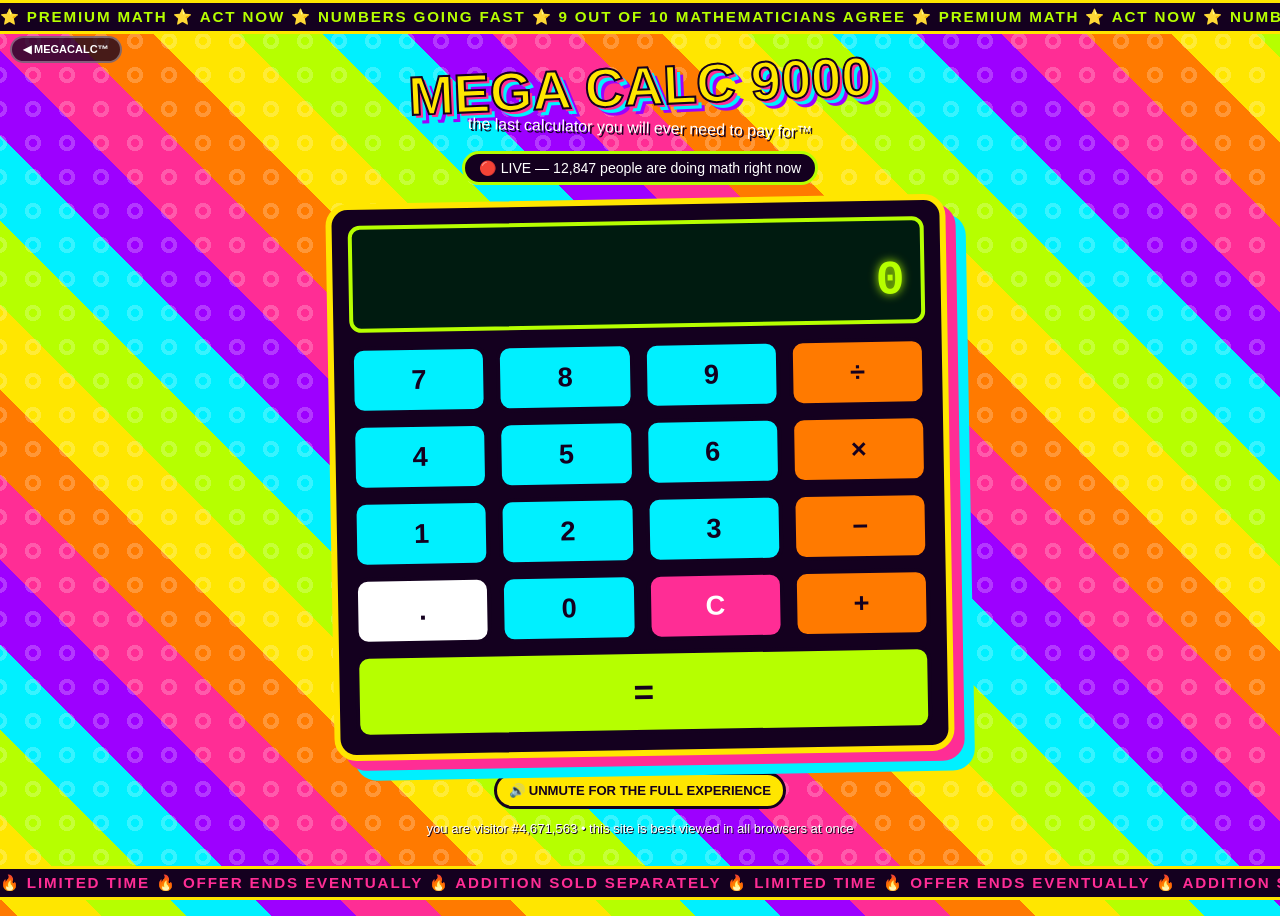
==== app.html @ 66e0d850 "Add MegaCalc marketing site around the calculator Wraps the calculator in the fake SaaS company that" ====
<!DOCTYPE html>
<html lang="en">
<head>
<meta charset="utf-8">
<meta name="viewport" content="width=device-width, initial-scale=1">
<title>MEGA CALC 9000</title>
<meta name="description" content="A free calculator. The arithmetic is free. The answers are not.">
<style>
/* ============================================================
   MEGA CALC 9000
   Every animation here has a period of >= 400ms (< 3Hz) and no
   full-viewport luminance strobing, to stay under the
   photosensitive-seizure threshold. Loud, not dangerous.
   ============================================================ */

:root {
  --pink:   #ff2d95;
  --cyan:   #00f0ff;
  --lime:   #b6ff00;
  --yellow: #ffe600;
  --purple: #9d00ff;
  --orange: #ff7a00;
  --ink:    #14001f;
  --paper:  #fff;
  --font: "Comic Sans MS", "Comic Neue", "Chalkboard SE", "Segoe Print", cursive, sans-serif;
}

* { box-sizing: border-box; }

html, body {
  margin: 0;
  padding: 0;
  min-height: 100%;
}

body {
  font-family: var(--font);
  color: var(--ink);
  background: var(--purple);
  overflow-x: hidden;
  position: relative;
  padding: 0 16px;
}

/* ---------- animated background ---------- */

.bg {
  position: fixed;
  inset: -20%;
  z-index: -2;
  background:
    repeating-linear-gradient(
      45deg,
      var(--pink)   0 60px,
      var(--orange) 60px 120px,
      var(--yellow) 120px 180px,
      var(--lime)   180px 240px,
      var(--cyan)   240px 300px,
      var(--purple) 300px 360px
    );
  background-size: 200% 200%;
  animation: slide 9s linear infinite;
}

.bg::after {
  content: "";
  position: absolute;
  inset: 0;
  background: radial-gradient(circle at 50% 50%, transparent 0 4px, rgba(255,255,255,.22) 4px 8px, transparent 8px);
  background-size: 34px 34px;
  animation: drift 7s linear infinite;
}

@keyframes slide { to { background-position: 200% 0; } }
@keyframes drift { to { background-position: 34px 34px; } }

/* ---------- marquees ---------- */

.marquee {
  position: fixed;
  left: 0;
  right: 0;
  z-index: 40;
  overflow: hidden;
  white-space: nowrap;
  background: var(--ink);
  color: var(--lime);
  font-size: clamp(.7rem, 2.4vw, .95rem);
  font-weight: bold;
  letter-spacing: .12em;
  padding: 5px 0;
  border-block: 3px solid var(--yellow);
  pointer-events: none;
}

.marquee--top    { top: 0; }
.marquee--bottom { bottom: 0; color: var(--pink); }

.marquee span {
  display: inline-block;
  padding-right: 2rem;
  animation: scroll-left 22s linear infinite;
}

.marquee--bottom span { animation: scroll-right 26s linear infinite; }

@keyframes scroll-left  { from { transform: translateX(0);     } to { transform: translateX(-50%); } }
@keyframes scroll-right { from { transform: translateX(-50%);  } to { transform: translateX(0);    } }

/* ---------- layout ---------- */

.screen {
  position: relative;
  z-index: 10;
  max-width: 620px;
  margin: 0 auto;
  padding: 58px 0 66px;
}

.screen[hidden] { display: none; }
.screen:focus { outline: none; }

.title {
  margin: 0 0 4px;
  text-align: center;
  font-size: clamp(2rem, 9vw, 3.4rem);
  line-height: 1.05;
  color: var(--yellow);
  -webkit-text-stroke: 2px var(--ink);
  text-shadow:
     3px  3px 0 var(--pink),
     6px  6px 0 var(--cyan),
     9px  9px 0 var(--purple);
  transform: rotate(-2.5deg);
  animation: bob 3.4s ease-in-out infinite;
}

.subtitle {
  margin: 0 0 14px;
  text-align: center;
  font-size: clamp(.8rem, 3.4vw, 1rem);
  color: var(--paper);
  text-shadow: 2px 2px 0 var(--ink);
  transform: rotate(1.4deg);
}

@keyframes bob {
  0%, 100% { transform: rotate(-2.5deg) translateY(0); }
  50%      { transform: rotate(2deg)    translateY(-7px); }
}

.badge {
  display: block;
  width: fit-content;
  margin: 0 auto 14px;
  padding: 6px 14px;
  background: var(--ink);
  color: var(--paper);
  border: 3px solid var(--lime);
  border-radius: 999px;
  font-size: clamp(.72rem, 3vw, .88rem);
  text-align: center;
  animation: throb 1.8s ease-in-out infinite;
}

@keyframes throb {
  0%, 100% { transform: scale(1)    rotate(-1deg); }
  50%      { transform: scale(1.06) rotate(1deg); }
}

/* ---------- calculator ---------- */

.calc {
  background: var(--ink);
  border: 6px solid var(--yellow);
  border-radius: 22px;
  padding: 16px;
  box-shadow: 10px 10px 0 var(--pink), 20px 20px 0 var(--cyan);
  transform: rotate(-1deg);
  animation: tilt 6.5s ease-in-out infinite;
}

@keyframes tilt {
  0%, 100% { transform: rotate(-1deg); }
  50%      { transform: rotate(1.1deg); }
}

.display {
  display: block;
  width: 100%;
  min-height: 84px;
  padding: 12px 16px;
  margin-bottom: 14px;
  background: #001b10;
  border: 4px solid var(--lime);
  border-radius: 12px;
  color: var(--lime);
  font-family: "Courier New", ui-monospace, monospace;
  font-size: clamp(1.8rem, 8vw, 3rem);
  font-weight: bold;
  text-align: right;
  overflow-wrap: anywhere;
  text-shadow: 0 0 10px var(--lime);
  animation: glow 2.6s ease-in-out infinite;
}

@keyframes glow {
  0%, 100% { box-shadow: inset 0 0 18px rgba(182,255,0,.28); }
  50%      { box-shadow: inset 0 0 34px rgba(182,255,0,.62); }
}

.expr {
  display: block;
  font-size: clamp(.7rem, 3vw, .9rem);
  color: var(--cyan);
  text-align: right;
  min-height: 1.2em;
  margin-bottom: 4px;
  opacity: .85;
  text-shadow: none;
}

.pad {
  display: grid;
  grid-template-columns: repeat(4, 1fr);
  gap: 9px;
}

.key {
  font-family: var(--font);
  font-size: clamp(1.1rem, 5.5vw, 1.7rem);
  font-weight: bold;
  padding: 14px 4px;
  color: var(--ink);
  background: var(--paper);
  border: 4px solid var(--ink);
  border-radius: 14px;
  cursor: pointer;
  animation: wiggle 1.9s ease-in-out infinite;
  animation-delay: var(--delay, 0s);
  transition: transform .08s ease-out;
}

.key:hover  { filter: invert(1); }
.key:active { transform: scale(.9) rotate(6deg); }

.key:focus-visible {
  outline: 5px solid var(--ink);
  outline-offset: 3px;
  background: var(--yellow);
  animation: none;
}

@keyframes wiggle {
  0%, 100% { transform: rotate(-3deg) scale(1); }
  50%      { transform: rotate(3deg)  scale(1.04); }
}

.key--digit { background: var(--cyan); }
.key--op    { background: var(--orange); }
.key--clear { background: var(--pink); color: var(--paper); }

.key--equals {
  grid-column: 1 / -1;
  background: var(--lime);
  font-size: clamp(1.4rem, 7vw, 2.2rem);
  padding: 18px 4px;
  animation: pulse-eq 1.5s ease-in-out infinite;
}

@keyframes pulse-eq {
  0%, 100% { transform: scale(1)    rotate(0deg); box-shadow: 0 0 0 0 rgba(255,230,0,.9); }
  50%      { transform: scale(1.04) rotate(-1deg); box-shadow: 0 0 0 14px rgba(255,230,0,0); }
}

/* ---------- misc calc chrome ---------- */

.chrome {
  display: flex;
  flex-wrap: wrap;
  gap: 10px;
  justify-content: center;
  align-items: center;
  margin-top: 16px;
}

.mini-btn {
  font-family: var(--font);
  font-size: clamp(.68rem, 2.8vw, .82rem);
  font-weight: bold;
  padding: 8px 12px;
  background: var(--yellow);
  color: var(--ink);
  border: 3px solid var(--ink);
  border-radius: 999px;
  cursor: pointer;
}

.mini-btn:focus-visible { outline: 4px solid var(--paper); outline-offset: 2px; }
.mini-btn[aria-pressed="true"] { background: var(--lime); }

.visitor {
  margin-top: 12px;
  text-align: center;
  font-size: clamp(.68rem, 2.8vw, .82rem);
  color: var(--paper);
  text-shadow: 1px 1px 0 var(--ink);
}

.shame {
  display: none;
  margin: 0 auto 14px;
  padding: 8px 12px;
  max-width: 460px;
  background: var(--ink);
  color: var(--yellow);
  border: 3px dashed var(--pink);
  border-radius: 10px;
  text-align: center;
  font-size: clamp(.7rem, 3vw, .85rem);
}

body.free-tier .shame { display: block; }
body.free-tier .calc  { box-shadow: 10px 10px 0 var(--lime), 20px 20px 0 var(--orange), 30px 30px 0 var(--pink); }

/* ---------- paywall ---------- */

.paywall-head {
  text-align: center;
  margin-bottom: 18px;
}

.paywall-head h2 {
  margin: 0 0 8px;
  font-size: clamp(1.6rem, 7.5vw, 2.6rem);
  color: var(--paper);
  -webkit-text-stroke: 2px var(--ink);
  text-shadow: 4px 4px 0 var(--pink);
  transform: rotate(-1.5deg);
}

.locked {
  position: relative;
  display: grid;
  place-items: center;
  min-height: 132px;
  margin: 0 auto 10px;
  max-width: 420px;
  background: #001b10;
  border: 5px solid var(--lime);
  border-radius: 14px;
  overflow: hidden;
}

.locked__value {
  font-family: "Courier New", ui-monospace, monospace;
  font-size: clamp(2.6rem, 13vw, 4.4rem);
  font-weight: bold;
  color: var(--lime);
  text-shadow: 0 0 18px rgba(182,255,0,.55);
  filter: blur(6px);
  user-select: none;
}

.locked__overlay {
  position: absolute;
  inset: 0;
  display: grid;
  place-items: center;
  font-size: clamp(.95rem, 4.6vw, 1.4rem);
  font-weight: bold;
  color: var(--paper);
  background: rgba(20,0,31,.26);
  text-shadow: 0 2px 6px var(--ink), 2px 2px 0 var(--ink);
  align-content: end;
  padding-bottom: 10px;
}

.countdown {
  text-align: center;
  font-size: clamp(.75rem, 3.2vw, .95rem);
  color: var(--ink);
  background: var(--yellow);
  border: 3px solid var(--ink);
  border-radius: 999px;
  padding: 6px 12px;
  width: fit-content;
  margin: 0 auto 20px;
  animation: throb 2.2s ease-in-out infinite;
}

.tiers {
  display: grid;
  gap: 16px;
  margin-bottom: 20px;
}

.tier {
  position: relative;
  background: var(--paper);
  border: 5px solid var(--ink);
  border-radius: 18px;
  padding: 16px;
  box-shadow: 8px 8px 0 var(--purple);
}

.tier--pro {
  border-color: var(--pink);
  box-shadow: 8px 8px 0 var(--cyan);
  animation: tilt 5.5s ease-in-out infinite;
}

.tier--enterprise {
  background: var(--ink);
  color: var(--paper);
  border-color: var(--lime);
  box-shadow: 8px 8px 0 var(--orange);
}

.tier h3 {
  margin: 0 0 6px;
  font-size: clamp(1.05rem, 4.6vw, 1.35rem);
  color: var(--purple);
}

.tier--enterprise h3 { color: var(--lime); }

.tier__price {
  font-size: clamp(1.4rem, 6.5vw, 2.1rem);
  font-weight: bold;
  color: var(--pink);
  margin: 0 0 4px;
  overflow-wrap: anywhere;
}

.tier--enterprise .tier__price {
  color: var(--yellow);
  font-size: clamp(1rem, 4.4vw, 1.4rem);
  font-family: "Courier New", ui-monospace, monospace;
}

.tier__cadence {
  font-size: clamp(.68rem, 2.9vw, .82rem);
  margin: 0 0 10px;
  opacity: .8;
}

.tier ul {
  margin: 0 0 14px;
  padding-left: 1.2em;
  font-size: clamp(.72rem, 3.1vw, .88rem);
  line-height: 1.55;
}

.flag {
  position: absolute;
  top: -14px;
  right: 10px;
  background: var(--lime);
  color: var(--ink);
  border: 3px solid var(--ink);
  border-radius: 999px;
  padding: 3px 10px;
  font-size: clamp(.62rem, 2.6vw, .74rem);
  font-weight: bold;
  transform: rotate(6deg);
  animation: throb 1.6s ease-in-out infinite;
}

.buy {
  display: block;
  width: 100%;
  font-family: var(--font);
  font-size: clamp(.9rem, 4vw, 1.15rem);
  font-weight: bold;
  padding: 13px 8px;
  background: var(--lime);
  color: var(--ink);
  border: 4px solid var(--ink);
  border-radius: 999px;
  cursor: pointer;
  animation: pulse-eq 1.7s ease-in-out infinite;
}

.buy:focus-visible { outline: 5px solid var(--paper); outline-offset: 3px; animation: none; }

.fineprint {
  max-width: 560px;
  margin: 0 auto 18px;
  padding: 10px 12px;
  background: rgba(20,0,31,.72);
  color: var(--paper);
  border-radius: 10px;
  font-size: clamp(.6rem, 2.5vw, .72rem);
  line-height: 1.6;
  opacity: .92;
}

/* the escape hatch, hostile by design */
.no-thanks {
  display: inline-block;
  margin: 4px auto 0;
  padding: 3px 5px;
  font-family: var(--font);
  font-size: 7px;
  line-height: 1.2;
  color: #6b5f74;
  background: transparent;
  border: 1px solid transparent;
  cursor: default;
  z-index: 70;
}

.no-thanks:focus-visible {
  outline: 4px solid var(--paper);
  outline-offset: 3px;
  font-size: 14px;
  color: var(--paper);
  background: var(--ink);
}

.no-thanks-wrap { text-align: center; min-height: 34px; }

/* ---------- modals ---------- */

.modal-backdrop {
  position: fixed;
  inset: 0;
  z-index: 100;
  display: grid;
  place-items: center;
  padding: 20px;
  background: rgba(20,0,31,.82);
}

.modal-backdrop[hidden] { display: none; }

.modal {
  width: min(430px, 100%);
  max-height: 88vh;
  overflow-y: auto;
  background: var(--paper);
  border: 6px solid var(--pink);
  border-radius: 20px;
  padding: 22px 20px;
  text-align: center;
  box-shadow: 0 0 0 6px var(--ink), 12px 12px 0 var(--cyan);
  animation: pop-in .42s cubic-bezier(.2,1.5,.4,1);
}

@keyframes pop-in {
  from { transform: scale(.72) rotate(-5deg); opacity: 0; }
  to   { transform: scale(1)   rotate(0deg);  opacity: 1; }
}

.modal h2 {
  margin: 0 0 10px;
  font-size: clamp(1.25rem, 6vw, 1.75rem);
  color: var(--purple);
}

.modal p {
  margin: 0 0 8px;
  font-size: clamp(.82rem, 3.5vw, .98rem);
  line-height: 1.5;
}

.modal .tiny {
  font-size: clamp(.58rem, 2.4vw, .68rem);
  opacity: .7;
  margin-bottom: 14px;
}

.modal__stay {
  display: block;
  width: 100%;
  font-family: var(--font);
  font-size: clamp(1rem, 4.6vw, 1.3rem);
  font-weight: bold;
  padding: 16px 10px;
  margin-bottom: 12px;
  background: var(--lime);
  color: var(--ink);
  border: 5px solid var(--ink);
  border-radius: 999px;
  cursor: pointer;
  animation: throb 1.9s ease-in-out infinite;
}

.modal__leave {
  font-family: var(--font);
  font-size: 9px;
  padding: 4px 6px;
  color: #7a7080;
  background: none;
  border: none;
  text-decoration: underline;
  cursor: pointer;
}

.modal__stay:focus-visible,
.modal__leave:focus-visible {
  outline: 4px solid var(--purple);
  outline-offset: 3px;
  animation: none;
}

.modal__leave:focus-visible { font-size: 15px; color: var(--ink); }

.bar {
  height: 24px;
  margin: 8px 0 10px;
  background: #e6e0ea;
  border: 4px solid var(--ink);
  border-radius: 999px;
  overflow: hidden;
}

.bar__fill {
  height: 100%;
  width: 0%;
  background: repeating-linear-gradient(45deg, var(--pink) 0 12px, var(--purple) 12px 24px);
  transition: width .8s ease-in-out;
}

.bar__label {
  font-family: "Courier New", ui-monospace, monospace;
  font-size: clamp(.8rem, 3.4vw, 1rem);
  font-weight: bold;
}

/* ---------- particles ---------- */

.particle {
  position: fixed;
  z-index: 60;
  font-size: 1.5rem;
  opacity: 0;
  pointer-events: none;
  will-change: transform, opacity;
}

.particle.pop { animation: pop 900ms ease-out forwards; }

@keyframes pop {
  0% {
    transform: translate(-50%, -50%) scale(.4) rotate(0deg);
    opacity: 1;
  }
  100% {
    transform: translate(calc(-50% + var(--dx)), calc(-50% + var(--dy))) scale(1.5) rotate(var(--rot));
    opacity: 0;
  }
}

/* the one piece of restraint on this page */
.back-to-site {
  position: fixed;
  top: 36px;
  left: 10px;
  z-index: 45;
  font-family: var(--font);
  font-size: 11px;
  font-weight: bold;
  color: var(--paper);
  background: rgba(20, 0, 31, .78);
  border: 2px solid rgba(255, 255, 255, .34);
  border-radius: 999px;
  padding: 5px 11px;
  text-decoration: none;
}

.back-to-site:hover { background: var(--ink); }

.back-to-site:focus-visible {
  outline: 4px solid var(--paper);
  outline-offset: 2px;
}

.sr-only {
  position: absolute;
  width: 1px; height: 1px;
  margin: -1px; padding: 0;
  overflow: hidden;
  clip: rect(0 0 0 0);
  white-space: nowrap;
  border: 0;
}

/* ============================================================
   CALM MODE
   A real alternative, not a token one. Every joke survives as
   text; only the motion goes away.
   ============================================================ */

@media (prefers-reduced-motion: reduce) {
  *, *::before, *::after {
    animation: none !important;
    transition: none !important;
  }

  .bg {
    background: linear-gradient(160deg, var(--purple), var(--pink) 45%, var(--orange));
  }

  .bg::after { display: none; }

  .marquee span { padding-right: 0; }

  .title, .subtitle, .calc, .tier--pro, .flag, .paywall-head h2 {
    transform: none;
  }

  .key:hover { filter: none; background: var(--yellow); }

  .no-thanks {
    font-size: 15px;
    color: var(--ink);
    background: var(--paper);
    border: 3px solid var(--ink);
    border-radius: 999px;
    padding: 8px 16px;
    cursor: pointer;
  }

  .modal__leave {
    font-size: 15px;
    color: var(--ink);
  }

  .particle { display: none; }
}
</style>
</head>
<body class="mode-calc">

<a class="back-to-site" href="index.html">&#9664; MEGACALC&trade;</a>

<div class="bg" aria-hidden="true"></div>

<div class="marquee marquee--top" aria-hidden="true">
  <span>&#11088; PREMIUM MATH &#11088; ACT NOW &#11088; NUMBERS GOING FAST &#11088; 9 OUT OF 10 MATHEMATICIANS AGREE &#11088; PREMIUM MATH &#11088; ACT NOW &#11088; NUMBERS GOING FAST &#11088; 9 OUT OF 10 MATHEMATICIANS AGREE &#11088;&nbsp;</span>
</div>

<div class="marquee marquee--bottom" aria-hidden="true">
  <span>&#128293; LIMITED TIME &#128293; OFFER ENDS EVENTUALLY &#128293; ADDITION SOLD SEPARATELY &#128293; LIMITED TIME &#128293; OFFER ENDS EVENTUALLY &#128293; ADDITION SOLD SEPARATELY &#128293;&nbsp;</span>
</div>

<!-- ============ SCREEN 1: THE CALCULATOR ============ -->
<main class="screen" id="calc-screen">

  <h1 class="title">MEGA&nbsp;CALC&nbsp;9000</h1>
  <p class="subtitle">the last calculator you will ever need to pay for&trade;</p>

  <p class="badge">&#128308; LIVE &mdash; <span id="live-count">12,847</span> people are doing math right now</p>

  <p class="shame">&#129296; FREE TIER &mdash; ads enabled, answers disabled</p>

  <div class="calc">
    <output class="display" id="display" aria-live="polite" aria-label="Calculator display">
      <span class="expr" id="expr"></span>
      <span id="display-value">0</span>
    </output>

    <div class="pad">
      <button class="key key--digit" data-digit="7">7</button>
      <button class="key key--digit" data-digit="8">8</button>
      <button class="key key--digit" data-digit="9">9</button>
      <button class="key key--op" data-op="/" aria-label="divide">&divide;</button>

      <button class="key key--digit" data-digit="4">4</button>
      <button class="key key--digit" data-digit="5">5</button>
      <button class="key key--digit" data-digit="6">6</button>
      <button class="key key--op" data-op="*" aria-label="multiply">&times;</button>

      <button class="key key--digit" data-digit="1">1</button>
      <button class="key key--digit" data-digit="2">2</button>
      <button class="key key--digit" data-digit="3">3</button>
      <button class="key key--op" data-op="-" aria-label="subtract">&minus;</button>

      <button class="key" data-action="dot" aria-label="decimal point">.</button>
      <button class="key key--digit" data-digit="0">0</button>
      <button class="key key--clear" data-action="clear" aria-label="clear">C</button>
      <button class="key key--op" data-op="+" aria-label="add">+</button>

      <button class="key key--equals" data-action="equals" aria-label="equals">=</button>
    </div>
  </div>

  <div class="chrome">
    <button class="mini-btn" id="mute-toggle" aria-pressed="false">&#128266; UNMUTE FOR THE FULL EXPERIENCE</button>
  </div>

  <p class="visitor">you are visitor #<span id="visitor">0000000</span> &bull; this site is best viewed in all browsers at once</p>
</main>

<!-- ============ SCREEN 2: THE PAYWALL ============ -->
<section class="screen" id="paywall-screen" hidden tabindex="-1" aria-labelledby="paywall-title">

  <div class="paywall-head">
    <h2 id="paywall-title">&#128274; YOUR ANSWER IS READY!</h2>
    <p class="subtitle">We did the math. Now let's talk about you.</p>
  </div>

  <div class="locked">
    <div class="locked__value" id="locked-value" aria-hidden="true">0</div>
    <div class="locked__overlay" aria-hidden="true">RESULT LOCKED &#128274;</div>
  </div>
  <p class="sr-only" id="locked-sr">Your result has been calculated and locked behind a paywall.</p>

  <p class="countdown">&#9203; This exclusive offer expires in <span id="countdown">00:00</span></p>

  <div class="tiers">

    <div class="tier">
      <h3>CASUAL ARITHMETIC</h3>
      <p class="tier__price">$499.99<span style="font-size:.5em">/day</span></p>
      <p class="tier__cadence">billed every 4 hours, in advance, forever</p>
      <ul>
        <li>Unlocks the <strong>+</strong> operator</li>
        <li>Other operators sold separately</li>
        <li>Results delivered within 6&ndash;8 business weeks</li>
        <li>Up to <strong>3 digits</strong> per answer (4th digit: $89/ea)</li>
      </ul>
      <button class="buy" data-buy="casual">START MY 0-DAY FREE TRIAL</button>
    </div>

    <div class="tier tier--pro">
      <span class="flag">MOST POPULAR!</span>
      <h3>MATHEMAGICIAN PRO</h3>
      <p class="tier__price">$9,999.99<span style="font-size:.5em">/week</span></p>
      <p class="tier__cadence">plus 14.7% of your lifetime gross earnings &bull; auto-renews every 11 seconds</p>
      <ul>
        <li>All four operators (subject to availability)</li>
        <li>The decimal point, on weekdays</li>
        <li>Priority access to the number <strong>7</strong></li>
        <li>Cancel anytime* <em>(*by fax, in person, in Liechtenstein)</em></li>
      </ul>
      <button class="buy" data-buy="pro">YES! I LOVE NUMBERS THAT MUCH</button>
    </div>

    <div class="tier tier--enterprise">
      <h3>ENTERPRISE</h3>
      <p class="tier__price">$((47,281 &times; 3.5) &divide; 0.07) + 19.99</p>
      <p class="tier__cadence">
        per seat, per quarter. To determine your exact price, simply evaluate
        the expression above using a calculator. Calculator sold separately.
      </p>
      <ul>
        <li>Unlimited answers**</li>
        <li>** up to 2 answers</li>
        <li>A dedicated account manager named Gary</li>
        <li>Gary does not know math</li>
      </ul>
      <button class="buy" data-buy="enterprise">CONTACT SALES (GARY)</button>
    </div>

  </div>

  <p class="fineprint">
    By pressing any button, scrolling, blinking, or existing near this page you agree to the Terms.
    Subscription auto-renews in perpetuity and across reincarnations. Prices shown exclude tax, tip,
    surcharge, convenience fee, inconvenience fee, and the arithmetic levy. Answers are provided
    &ldquo;as-is&rdquo; and may be wrong. Refunds are processed by carrier pigeon within 400 business years.
    Governing jurisdiction is the Moon. Cancellation requires a notarized fax sent to a machine we
    have not owned since 2004. The number 8 is licensed, not sold. We reserve the right to change
    these terms while you are reading them. We just did it again.
  </p>

  <div class="no-thanks-wrap">
    <button class="no-thanks" id="no-thanks">no thanks, i'll estimate</button>
  </div>
</section>

<div class="modal-backdrop" id="modal-backdrop" hidden>
  <div class="modal" id="modal" role="dialog" aria-modal="true" aria-labelledby="modal-title"></div>
</div>

<div id="particles" aria-hidden="true"></div>

<script>
(function () {
  "use strict";

  /* ---------------------------------------------------------
     Motion preference. Read live via .matches so a mid-session
     OS change is honoured without a reload.
     --------------------------------------------------------- */
  var motionQuery = window.matchMedia("(prefers-reduced-motion: reduce)");
  function calm() { return motionQuery.matches; }

  var $ = function (id) { return document.getElementById(id); };

  var displayValue = $("display-value");
  var exprEl       = $("expr");
  var calcScreen   = $("calc-screen");
  var paywall      = $("paywall-screen");
  var lockedValue  = $("locked-value");
  var backdrop     = $("modal-backdrop");
  var modal        = $("modal");
  var noThanks     = $("no-thanks");

  /* =========================================================
     1. THE CALCULATOR  (it genuinely works)
     ========================================================= */

  var current        = "0";
  var accumulator    = null;
  var pendingOp      = null;
  var awaitingOperand = false;
  var errored        = false;

  var OP_GLYPH = { "+": "+", "-": "−", "*": "×", "/": "÷" };

  function compute(a, b, op) {
    switch (op) {
      case "+": return a + b;
      case "-": return a - b;
      case "*": return a * b;
      case "/": return b === 0 ? null : a / b;
    }
    return b;
  }

  function format(n) {
    if (n === null || !isFinite(n)) return "NOPE";
    // Kill float dust: 0.1 + 0.2 should read 0.3, not 0.30000000000000004.
    var rounded = Math.round((n + Number.EPSILON) * 1e10) / 1e10;
    if (Math.abs(rounded) >= 1e12) return rounded.toExponential(4);
    return String(rounded);
  }

  function render() {
    displayValue.textContent = current;
    var parts = "";
    if (accumulator !== null && pendingOp) {
      parts = format(accumulator) + " " + OP_GLYPH[pendingOp];
    }
    exprEl.textContent = parts;
  }

  function reset() {
    current = "0";
    accumulator = null;
    pendingOp = null;
    awaitingOperand = false;
    errored = false;
    render();
  }

  function clearError() {
    if (!errored) return;
    current = "0";
    accumulator = null;
    pendingOp = null;
    awaitingOperand = false;
    errored = false;
  }

  function inputDigit(d) {
    clearError();
    if (awaitingOperand || current === "\u{1F512}") {
      current = d;
      awaitingOperand = false;
    } else if (current === "0") {
      current = d;
    } else if (current.replace("-", "").replace(".", "").length < 12) {
      current += d;
    }
    render();
  }

  function inputDot() {
    clearError();
    if (awaitingOperand || current === "\u{1F512}") {
      current = "0.";
      awaitingOperand = false;
    } else if (current.indexOf(".") === -1) {
      current += ".";
    }
    render();
  }

  function inputOp(op) {
    clearError();
    if (current === "\u{1F512}") current = "0";
    var value = parseFloat(current);
    if (isNaN(value)) value = 0;

    if (pendingOp !== null && !awaitingOperand) {
      var result = compute(accumulator, value, pendingOp);
      if (result === null) { fail(); return; }
      accumulator = result;
      current = format(result);
    } else {
      accumulator = value;
    }
    pendingOp = op;
    awaitingOperand = true;
    render();
  }

  function fail() {
    errored = true;
    current = "NOPE";
    accumulator = null;
    pendingOp = null;
    awaitingOperand = false;
    render();
  }

  function equals() {
    if (errored) return;
    if (current === "\u{1F512}") current = "0";
    var value = parseFloat(current);
    if (isNaN(value)) value = 0;

    var result = pendingOp !== null ? compute(accumulator, value, pendingOp) : value;
    if (result === null) { fail(); return; }

    // The answer is real. You're just not getting it.
    showPaywall(format(result));

    accumulator = null;
    pendingOp = null;
    awaitingOperand = false;
    current = "\u{1F512}";
    render();
  }

  /* =========================================================
     2. PARTICLES  (fixed-size pool: the DOM never grows)
     ========================================================= */

  var EMOJI = ["✨","\u{1F4A5}","\u{1F308}","⭐","\u{1F525}","\u{1F389}","\u{1F4AF}","\u{1F92F}","\u{1F984}","\u{1F4B8}"];
  var POOL_SIZE = 48;
  var pool = [];
  var poolIndex = 0;

  (function buildPool() {
    var layer = $("particles");
    var frag = document.createDocumentFragment();
    for (var i = 0; i < POOL_SIZE; i++) {
      var el = document.createElement("span");
      el.className = "particle";
      frag.appendChild(el);
      pool.push(el);
    }
    layer.appendChild(frag);
  })();

  function burst(x, y) {
    if (calm()) return;
    for (var i = 0; i < 7; i++) {
      var el = pool[poolIndex % POOL_SIZE];
      poolIndex++;
      var angle = Math.random() * Math.PI * 2;
      var dist  = 70 + Math.random() * 110;
      el.textContent = EMOJI[(Math.random() * EMOJI.length) | 0];
      el.style.left = x + "px";
      el.style.top  = y + "px";
      el.style.setProperty("--dx", (Math.cos(angle) * dist).toFixed(1) + "px");
      el.style.setProperty("--dy", (Math.sin(angle) * dist).toFixed(1) + "px");
      el.style.setProperty("--rot", ((Math.random() * 720) - 360).toFixed(0) + "deg");
      el.classList.remove("pop");
      void el.offsetWidth;           // force reflow so the animation restarts
      el.classList.add("pop");
    }
  }

  /* =========================================================
     3. AUDIO  (muted by default; context built on first gesture)
     ========================================================= */

  var muted = true;
  var audioCtx = null;

  function blip(freq) {
    if (muted) return;
    try {
      if (!audioCtx) {
        var Ctor = window.AudioContext || window.webkitAudioContext;
        if (!Ctor) return;
        audioCtx = new Ctor();
      }
      if (audioCtx.state === "suspended") audioCtx.resume();
      var osc  = audioCtx.createOscillator();
      var gain = audioCtx.createGain();
      osc.type = "square";
      osc.frequency.value = freq;
      gain.gain.setValueAtTime(0.05, audioCtx.currentTime);
      gain.gain.exponentialRampToValueAtTime(0.0001, audioCtx.currentTime + 0.12);
      osc.connect(gain);
      gain.connect(audioCtx.destination);
      osc.start();
      osc.stop(audioCtx.currentTime + 0.13);
    } catch (e) { /* audio is decoration; never let it break the calculator */ }
  }

  var muteToggle = $("mute-toggle");
  muteToggle.addEventListener("click", function () {
    muted = !muted;
    muteToggle.setAttribute("aria-pressed", String(!muted));
    muteToggle.innerHTML = muted
      ? "\u{1F50A} UNMUTE FOR THE FULL EXPERIENCE"
      : "\u{1F507} ok that was a mistake, mute it";
    if (!muted) blip(660);
  });

  /* =========================================================
     4. KEYPAD WIRING
     ========================================================= */

  document.querySelectorAll(".key").forEach(function (key, i) {
    key.style.setProperty("--delay", (-(i * 0.17)).toFixed(2) + "s");

    key.addEventListener("click", function (ev) {
      var rect = key.getBoundingClientRect();
      burst(rect.left + rect.width / 2, rect.top + rect.height / 2);

      if (key.dataset.digit !== undefined) {
        blip(320 + Number(key.dataset.digit) * 45);
        inputDigit(key.dataset.digit);
      } else if (key.dataset.op !== undefined) {
        blip(240);
        inputOp(key.dataset.op);
      } else if (key.dataset.action === "dot") {
        blip(400);
        inputDot();
      } else if (key.dataset.action === "clear") {
        blip(180);
        reset();
      } else if (key.dataset.action === "equals") {
        blip(880);
        equals();
      }
      ev.preventDefault();
    });
  });

  /* =========================================================
     5. MODALS  (focus-trapped, Escape-dismissible)
     ========================================================= */

  var lastFocused = null;
  var modalKeyHandler = null;
  var activeTimers = [];

  function later(fn, ms) { activeTimers.push(setTimeout(fn, ms)); }

  function clearTimers() {
    activeTimers.forEach(clearTimeout);
    activeTimers = [];
  }

  function focusables() {
    return Array.prototype.slice.call(
      modal.querySelectorAll("button, [href], input, select, textarea, [tabindex]:not([tabindex='-1'])")
    ).filter(function (el) { return !el.disabled && el.offsetParent !== null; });
  }

  function openModal(html, onDismiss) {
    // Chaining one modal straight into the next must not strand the old key
    // handler, nor overwrite the focus we restore when the chain finally ends.
    if (modalKeyHandler) {
      document.removeEventListener("keydown", modalKeyHandler, true);
      modalKeyHandler = null;
    } else {
      lastFocused = document.activeElement;
    }
    modal.innerHTML = html;
    backdrop.hidden = false;

    var first = focusables()[0];
    if (first) first.focus();

    modalKeyHandler = function (ev) {
      if (ev.key === "Escape") {
        ev.preventDefault();
        closeModal();
        if (onDismiss) onDismiss();
        return;
      }
      if (ev.key !== "Tab") return;
      var items = focusables();
      if (!items.length) return;
      var firstItem = items[0];
      var lastItem  = items[items.length - 1];
      if (ev.shiftKey && document.activeElement === firstItem) {
        ev.preventDefault();
        lastItem.focus();
      } else if (!ev.shiftKey && document.activeElement === lastItem) {
        ev.preventDefault();
        firstItem.focus();
      }
    };
    document.addEventListener("keydown", modalKeyHandler, true);
  }

  function closeModal() {
    clearTimers();
    backdrop.hidden = true;
    modal.innerHTML = "";
    if (modalKeyHandler) {
      document.removeEventListener("keydown", modalKeyHandler, true);
      modalKeyHandler = null;
    }
    if (lastFocused && document.body.contains(lastFocused) && lastFocused.offsetParent !== null) {
      lastFocused.focus();
    } else {
      var fallback = paywall.hidden ? document.querySelector(".key--equals") : noThanks;
      if (fallback) fallback.focus();
    }
  }

  /* =========================================================
     6. THE PAYWALL
     ========================================================= */

  var countdownSeconds = 0;
  var countdownTimer = null;

  function showPaywall(result) {
    lockedValue.textContent = result;
    calcScreen.hidden = true;
    paywall.hidden = false;
    document.body.className = document.body.className.replace("mode-calc", "mode-paywall");
    window.scrollTo(0, 0);

    // Reset the escape hatch for a fresh round of hostility.
    fleeCount = 0;
    noThanks.style.position = "";
    noThanks.style.left = "";
    noThanks.style.top = "";
    paywall.focus();

    // An "expiring" offer whose timer counts up.
    countdownSeconds = 0;
    if (countdownTimer) clearInterval(countdownTimer);
    countdownTimer = setInterval(function () {
      countdownSeconds++;
      var m = String(Math.floor(countdownSeconds / 60)).padStart(2, "0");
      var s = String(countdownSeconds % 60).padStart(2, "0");
      $("countdown").textContent = m + ":" + s;
    }, 1000);
  }

  function showCalculator() {
    if (countdownTimer) { clearInterval(countdownTimer); countdownTimer = null; }
    paywall.hidden = true;
    calcScreen.hidden = false;
    document.body.className = document.body.className.replace("mode-paywall", "mode-calc");
    document.body.classList.add("free-tier");
    window.scrollTo(0, 0);
    var eq = document.querySelector(".key--equals");
    if (eq) eq.focus();
  }

  // Buying is a dead end. No fields, no inputs, nothing collected.
  document.querySelectorAll(".buy").forEach(function (btn) {
    btn.addEventListener("click", function () {
      var rect = btn.getBoundingClientRect();
      burst(rect.left + rect.width / 2, rect.top + rect.height / 2);
      openModal(
        '<h2 id="modal-title">\u{1F6AB} PAYMENT DECLINED</h2>' +
        "<p>Your money is not absurd enough.</p>" +
        '<p class="tiny">Error 402.7: insufficient whimsy. Please try again with a funnier amount.</p>' +
        '<button class="modal__stay" data-close>BACK TO THE PLANS</button>'
      );
      modal.querySelector("[data-close]").addEventListener("click", closeModal);
    });
  });

  /* =========================================================
     7. THE GAUNTLET
     ========================================================= */

  var fleeCount = 0;
  var MAX_FLEES = 3;

  // Mouse-only. Keyboard users reach this on the first Tab, every time.
  noThanks.addEventListener("mouseover", function () {
    if (calm() || fleeCount >= MAX_FLEES) return;
    fleeCount++;
    var pad = 24;
    var w = noThanks.offsetWidth  || 80;
    var h = noThanks.offsetHeight || 20;
    var x = pad + Math.random() * Math.max(0, window.innerWidth  - w - pad * 2);
    var y = pad + Math.random() * Math.max(0, window.innerHeight - h - pad * 2);
    noThanks.style.position = "fixed";
    noThanks.style.left = Math.round(x) + "px";
    noThanks.style.top  = Math.round(y) + "px";
  });

  noThanks.addEventListener("click", function () { runGauntlet(0); });

  var STAGES = [
    {
      title: "\u{1F6D1} Wait! Are you sure?",
      body: "You were <em>this</em> close to unlocking your answer. It's right there. We're holding it.",
      tiny: "Most users who leave never learn what 7 &times; 8 is.",
      stay: "OK I'LL STAY",
      leave: "i'm evil and i hate math"
    },
    {
      title: "\u{1F62D}",
      body: "The calculator will remember this.",
      tiny: "It has a very long memory and absolutely nothing else to do.",
      stay: "ok i take it back, i'm sorry",
      leave: "let it remember"
    },
    {
      title: "\u{1F381} FINAL OFFER: 99.9% OFF!",
      body: "We've never done this for anyone. We're doing it for you. Right now. Only you. And the other 12,847 people.",
      tiny: "*Discount applies to the second year of a mandatory forty-year term.",
      stay: "WOW! TAKE MY MONEY!",
      leave: "no"
    }
  ];

  function runGauntlet(stageIndex) {
    if (stageIndex >= STAGES.length) { runCancellation(); return; }

    var s = STAGES[stageIndex];
    openModal(
      '<h2 id="modal-title">' + s.title + "</h2>" +
      "<p>" + s.body + "</p>" +
      '<p class="tiny">' + s.tiny + "</p>" +
      '<button class="modal__stay" data-stay>' + s.stay + "</button>" +
      '<button class="modal__leave" data-leave>' + s.leave + "</button>"
    );

    modal.querySelector("[data-stay]").addEventListener("click", closeModal);
    modal.querySelector("[data-leave]").addEventListener("click", function () {
      closeModal();
      runGauntlet(stageIndex + 1);
    });
  }

  function runCancellation() {
    openModal(
      '<h2 id="modal-title">Processing cancellation&hellip;</h2>' +
      '<p class="bar__label" data-pct>0%</p>' +
      '<div class="bar"><div class="bar__fill" data-fill></div></div>' +
      '<p class="tiny" data-note>Please do not close this window, your device, or your eyes.</p>'
    );

    var fill = modal.querySelector("[data-fill]");
    var pct  = modal.querySelector("[data-pct]");
    var note = modal.querySelector("[data-note]");

    // Fills to 97%, then thinks better of it and runs backwards.
    var script = [
      { at: 100,  v: 12, note: "Locating your subscription&hellip;" },
      { at: 900,  v: 58, note: "Consulting Gary&hellip;" },
      { at: 1800, v: 97, note: "Almost done! Finalizing&hellip;" },
      { at: 2900, v: 41, note: "Hmm. That's not right." },
      { at: 3800, v: 12, note: "Recalculating regret&hellip;" },
      { at: 4700, v: 3,  note: "Honestly, this is going worse than expected." }
    ];

    var speed = calm() ? 0.45 : 1;

    script.forEach(function (step) {
      later(function () {
        fill.style.width = step.v + "%";
        pct.textContent = step.v + "%";
        note.innerHTML = step.note;
      }, step.at * speed);
    });

    later(function () {
      openModal(
        '<h2 id="modal-title">fine. go.</h2>' +
        "<p>Your cancellation is complete. You have been downgraded to <strong>FREE TIER</strong>.</p>" +
        '<p class="tiny">Free tier includes: the buttons. Not the answers. The buttons.</p>' +
        '<button class="modal__stay" data-out>back to my sad free calculator</button>'
      );
      modal.querySelector("[data-out]").addEventListener("click", function () {
        closeModal();
        showCalculator();
      });
    }, 5800 * speed);
  }

  /* =========================================================
     8. FAKE SOCIAL PROOF
     ========================================================= */

  var liveCount = 12847;
  setInterval(function () {
    liveCount += Math.floor(Math.random() * 61) - 28;
    if (liveCount < 9000) liveCount = 9000 + Math.floor(Math.random() * 400);
    $("live-count").textContent = liveCount.toLocaleString("en-US");
  }, 2400);

  $("visitor").textContent = String(
    1000000 + Math.floor(Math.random() * 8999999)
  ).replace(/\B(?=(\d{3})+(?!\d))/g, ",");

  render();
})();
</script>
</body>
</html>
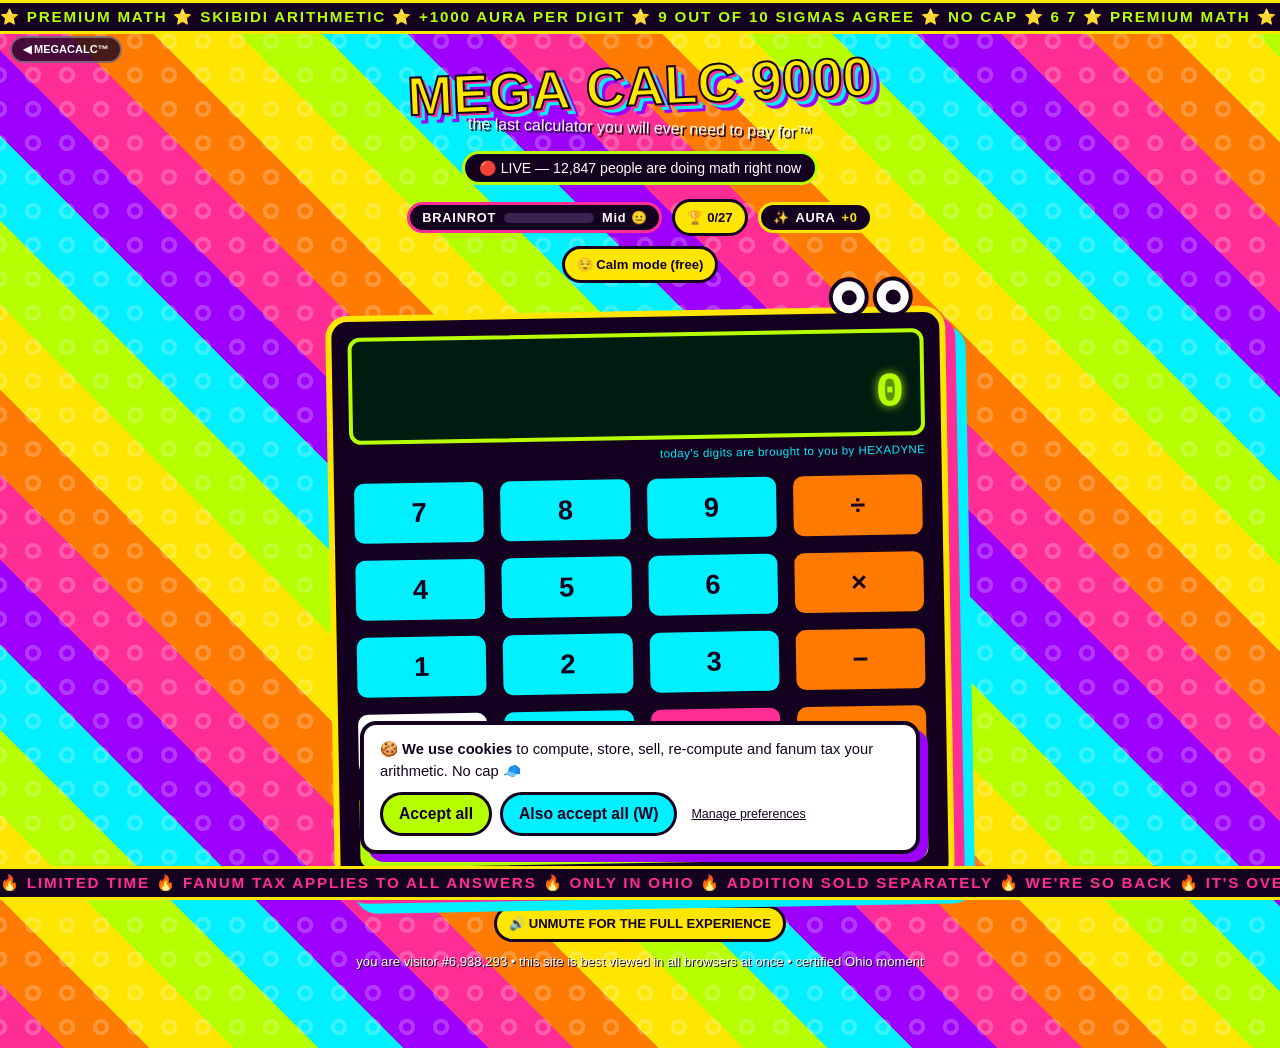
==== commit b3af87a7: "Make MEGA CALC 9000 a million billion times better Brings the calculator up to the version published" ====
--- a/app.html
+++ b/app.html
@@ -2,9 +2,9 @@
 <html lang="en">
 <head>
 <meta charset="utf-8">
-<meta name="viewport" content="width=device-width, initial-scale=1">
+<meta name="viewport" content="width=device-width, initial-scale=1, viewport-fit=cover">
+<meta name="description" content="A free calculator. The arithmetic is free. The answers are not.">
 <title>MEGA CALC 9000</title>
-<meta name="description" content="A free calculator. The arithmetic is free. The answers are not.">
 <style>
 /* ============================================================
    MEGA CALC 9000
@@ -27,9 +27,10 @@
 
 * { box-sizing: border-box; }
 
-html, body {
+html { min-height: 100%; }
+
+body {
   margin: 0;
-  padding: 0;
   min-height: 100%;
 }
 
@@ -93,8 +94,8 @@
   pointer-events: none;
 }
 
-.marquee--top    { top: 0; }
-.marquee--bottom { bottom: 0; color: var(--pink); }
+.marquee--top    { top: 0; padding-top: calc(5px + env(safe-area-inset-top, 0px)); }
+.marquee--bottom { bottom: 0; color: var(--pink); padding-bottom: calc(5px + env(safe-area-inset-bottom, 0px)); }
 
 .marquee span {
   display: inline-block;
@@ -693,6 +694,983 @@
    text; only the motion goes away.
    ============================================================ */
 
+/* ============================================================
+   v2: MORE
+   Same rules as everything above: every period >= 400ms,
+   nothing strobes the viewport, calm mode switches it all off.
+   ============================================================ */
+
+[hidden] { display: none !important; }
+
+.key.is-pressed { filter: invert(1); }
+
+/* ---------- HUD: chaos meter + trophies ---------- */
+
+.hud {
+  display: flex;
+  flex-wrap: wrap;
+  gap: 10px;
+  justify-content: center;
+  align-items: center;
+  margin: 0 auto 14px;
+}
+
+.chaos {
+  display: flex;
+  align-items: center;
+  gap: 8px;
+  padding: 5px 12px;
+  background: var(--ink);
+  color: var(--paper);
+  border: 3px solid var(--pink);
+  border-radius: 999px;
+  font-size: clamp(.66rem, 2.7vw, .8rem);
+  font-weight: bold;
+  letter-spacing: .06em;
+}
+
+.chaos__track {
+  display: block;
+  width: 90px;
+  height: 10px;
+  background: #3a2350;
+  border-radius: 999px;
+  overflow: hidden;
+}
+
+.chaos__fill {
+  display: block;
+  height: 100%;
+  width: 0%;
+  background: linear-gradient(90deg, var(--lime), var(--yellow), var(--orange), var(--pink));
+  transition: width .3s ease-out;
+}
+
+/* ---------- sponsor line under the display ---------- */
+
+.sponsor {
+  margin: -6px 0 12px;
+  min-height: 1.3em;
+  text-align: right;
+  font-size: clamp(.6rem, 2.5vw, .72rem);
+  color: var(--cyan);
+  letter-spacing: .04em;
+}
+
+/* ---------- free-tier ads ---------- */
+
+.ad {
+  display: none;
+  position: relative;
+  margin: 0 auto 14px;
+  max-width: 460px;
+  padding: 12px 42px 12px 14px;
+  background: var(--yellow);
+  color: var(--ink);
+  border: 4px dashed var(--ink);
+  border-radius: 12px;
+  font-size: clamp(.8rem, 3.4vw, 1rem);
+  font-weight: bold;
+  text-align: center;
+  transform: rotate(1deg);
+}
+
+body.free-tier .ad { display: block; }
+
+.ad__label {
+  display: block;
+  margin-bottom: 3px;
+  font-size: .62rem;
+  letter-spacing: .16em;
+  opacity: .75;
+}
+
+.ad__close {
+  position: absolute;
+  top: 6px;
+  right: 6px;
+  width: 28px;
+  height: 28px;
+  font-family: var(--font);
+  font-weight: bold;
+  line-height: 1;
+  color: var(--ink);
+  background: var(--paper);
+  border: 2px solid var(--ink);
+  border-radius: 50%;
+  cursor: pointer;
+}
+
+.ad__close:focus-visible { outline: 3px solid var(--ink); outline-offset: 2px; }
+
+/* ---------- paywall extras ---------- */
+
+.peek-row {
+  display: flex;
+  flex-direction: column;
+  align-items: center;
+  gap: 6px;
+  margin: 0 auto 16px;
+}
+
+.peek-hint {
+  margin: 0;
+  min-height: 1.4em;
+  max-width: 420px;
+  text-align: center;
+  font-size: clamp(.75rem, 3.2vw, .92rem);
+  color: var(--paper);
+  text-shadow: 1px 1px 0 var(--ink);
+}
+
+.billing {
+  display: flex;
+  flex-wrap: wrap;
+  justify-content: center;
+  gap: 4px;
+  width: fit-content;
+  max-width: 100%;
+  margin: 0 auto 22px;
+  padding: 4px;
+  background: var(--ink);
+  border: 3px solid var(--yellow);
+  border-radius: 999px;
+}
+
+.billing button {
+  font-family: var(--font);
+  font-size: clamp(.72rem, 3vw, .88rem);
+  font-weight: bold;
+  padding: 8px 14px;
+  color: var(--paper);
+  background: transparent;
+  border: 0;
+  border-radius: 999px;
+  cursor: pointer;
+}
+
+.billing button[aria-pressed="true"] { background: var(--lime); color: var(--ink); }
+.billing button:focus-visible { outline: 3px solid var(--paper); outline-offset: 2px; }
+
+.alt-pay {
+  display: flex;
+  flex-wrap: wrap;
+  gap: 10px;
+  justify-content: center;
+  margin: 0 auto 18px;
+}
+
+/* ---------- cookie banner ---------- */
+
+.cookie {
+  position: fixed;
+  left: 12px;
+  right: 12px;
+  bottom: calc(46px + env(safe-area-inset-bottom, 0px));
+  z-index: 80;
+  display: grid;
+  gap: 10px;
+  max-width: 560px;
+  margin: 0 auto;
+  padding: 14px 16px;
+  color: var(--ink);
+  background: var(--paper);
+  border: 4px solid var(--ink);
+  border-radius: 16px;
+  box-shadow: 8px 8px 0 var(--purple);
+  font-size: clamp(.78rem, 3.3vw, .92rem);
+}
+
+.cookie p { margin: 0; line-height: 1.45; }
+
+.cookie__actions {
+  display: flex;
+  flex-wrap: wrap;
+  gap: 8px;
+  align-items: center;
+}
+
+.cookie__accept {
+  font-family: var(--font);
+  font-size: clamp(.82rem, 3.4vw, .98rem);
+  font-weight: bold;
+  padding: 10px 16px;
+  color: var(--ink);
+  background: var(--lime);
+  border: 3px solid var(--ink);
+  border-radius: 999px;
+  cursor: pointer;
+}
+
+.cookie__accept--alt { background: var(--cyan); }
+
+.cookie__manage {
+  font-family: var(--font);
+  font-size: .78rem;
+  padding: 8px 6px;
+  color: var(--ink);
+  background: none;
+  border: 0;
+  text-decoration: underline;
+  cursor: pointer;
+}
+
+.cookie button:focus-visible { outline: 3px solid var(--purple); outline-offset: 2px; }
+
+.switches {
+  display: grid;
+  gap: 8px;
+  list-style: none;
+  margin: 0 0 16px;
+  padding: 0;
+  text-align: left;
+}
+
+.switches li {
+  display: flex;
+  justify-content: space-between;
+  align-items: center;
+  gap: 12px;
+  font-size: clamp(.78rem, 3.3vw, .92rem);
+}
+
+.switch {
+  position: relative;
+  flex: none;
+  width: 48px;
+  height: 28px;
+  background: var(--lime);
+  border: 3px solid var(--ink);
+  border-radius: 999px;
+  cursor: pointer;
+}
+
+.switch::after {
+  content: "";
+  position: absolute;
+  top: 3px;
+  right: 3px;
+  width: 16px;
+  height: 16px;
+  background: var(--ink);
+  border-radius: 50%;
+}
+
+.switch[aria-checked="false"] { background: #d9d2df; }
+.switch[aria-checked="false"]::after { right: auto; left: 3px; }
+.switch:focus-visible { outline: 3px solid var(--purple); outline-offset: 2px; }
+
+/* ---------- Gary ---------- */
+
+.gary-bubble {
+  position: fixed;
+  right: 14px;
+  bottom: calc(50px + env(safe-area-inset-bottom, 0px));
+  z-index: 75;
+  display: flex;
+  align-items: center;
+  gap: 8px;
+  padding: 10px 14px;
+  font-family: var(--font);
+  font-size: .85rem;
+  font-weight: bold;
+  color: var(--ink);
+  background: var(--cyan);
+  border: 3px solid var(--ink);
+  border-radius: 999px;
+  box-shadow: 4px 4px 0 var(--ink);
+  cursor: pointer;
+  animation: throb 2s ease-in-out infinite;
+}
+
+.gary-bubble:focus-visible { outline: 4px solid var(--paper); outline-offset: 2px; }
+
+.gary-bubble__dot {
+  display: grid;
+  place-items: center;
+  min-width: 20px;
+  height: 20px;
+  padding: 0 5px;
+  font-size: .72rem;
+  color: var(--paper);
+  background: var(--pink);
+  border-radius: 999px;
+}
+
+.gary {
+  position: fixed;
+  right: 14px;
+  bottom: calc(104px + env(safe-area-inset-bottom, 0px));
+  z-index: 76;
+  display: flex;
+  flex-direction: column;
+  width: min(340px, calc(100vw - 28px));
+  max-height: min(460px, 64vh);
+  color: var(--ink);
+  background: var(--paper);
+  border: 4px solid var(--ink);
+  border-radius: 18px;
+  box-shadow: 8px 8px 0 var(--cyan);
+  overflow: hidden;
+}
+
+.gary__head {
+  display: flex;
+  align-items: center;
+  gap: 10px;
+  padding: 10px 12px;
+  color: var(--paper);
+  background: var(--ink);
+}
+
+.gary__avatar {
+  display: grid;
+  place-items: center;
+  flex: none;
+  width: 34px;
+  height: 34px;
+  font-weight: bold;
+  color: var(--ink);
+  background: var(--yellow);
+  border-radius: 50%;
+}
+
+.gary__who { flex: 1; min-width: 0; line-height: 1.25; font-weight: bold; }
+.gary__who small { display: block; font-size: .68rem; font-weight: normal; opacity: .85; }
+
+.gary__close {
+  flex: none;
+  width: 30px;
+  height: 30px;
+  font-family: var(--font);
+  font-weight: bold;
+  color: var(--paper);
+  background: transparent;
+  border: 2px solid var(--paper);
+  border-radius: 50%;
+  cursor: pointer;
+}
+
+.gary__close:focus-visible { outline: 3px solid var(--yellow); outline-offset: 2px; }
+
+.gary__log {
+  display: flex;
+  flex-direction: column;
+  gap: 8px;
+  flex: 1;
+  min-height: 120px;
+  overflow-y: auto;
+  padding: 12px;
+  font-size: .86rem;
+}
+
+.msg {
+  max-width: 85%;
+  margin: 0;
+  padding: 8px 11px;
+  line-height: 1.4;
+  border-radius: 14px;
+  overflow-wrap: anywhere;
+}
+
+.msg--gary   { align-self: flex-start; background: #efe7f7; border-bottom-left-radius: 4px; }
+.msg--me     { align-self: flex-end;   background: var(--lime); border-bottom-right-radius: 4px; }
+.msg--typing { color: #5d5168; font-style: italic; }
+
+.gary__replies {
+  display: flex;
+  flex-wrap: wrap;
+  gap: 6px;
+  padding: 10px 12px;
+  border-top: 2px solid #e6e0ea;
+}
+
+.reply {
+  font-family: var(--font);
+  font-size: .76rem;
+  font-weight: bold;
+  padding: 6px 10px;
+  color: var(--ink);
+  background: var(--paper);
+  border: 2px solid var(--ink);
+  border-radius: 999px;
+  cursor: pointer;
+}
+
+.reply:hover { background: var(--yellow); }
+.reply[aria-disabled="true"] { opacity: .5; cursor: wait; }
+.reply:focus-visible { outline: 3px solid var(--purple); outline-offset: 2px; }
+
+/* ---------- toasts ---------- */
+
+.toasts {
+  position: fixed;
+  top: calc(40px + env(safe-area-inset-top, 0px));
+  right: 14px;
+  z-index: 85;
+  display: flex;
+  flex-direction: column;
+  gap: 8px;
+  width: min(320px, calc(100vw - 28px));
+  pointer-events: none;
+}
+
+.toast {
+  display: flex;
+  align-items: center;
+  gap: 10px;
+  padding: 10px 12px;
+  font-size: .8rem;
+  line-height: 1.35;
+  color: var(--paper);
+  background: var(--ink);
+  border: 3px solid var(--yellow);
+  border-radius: 14px;
+  box-shadow: 5px 5px 0 var(--pink);
+  animation: toast-in .45s cubic-bezier(.2, 1.5, .4, 1);
+}
+
+.toast__icon { flex: none; font-size: 1.5rem; }
+
+.toast strong {
+  display: block;
+  font-size: .7rem;
+  letter-spacing: .08em;
+  text-transform: uppercase;
+  color: var(--yellow);
+}
+
+.toast--fomo { border-color: var(--lime); box-shadow: 5px 5px 0 var(--cyan); }
+.toast--fomo strong { color: var(--lime); text-transform: none; letter-spacing: 0; }
+
+@keyframes toast-in {
+  from { transform: translateX(30px) scale(.9); opacity: 0; }
+  to   { transform: none; opacity: 1; }
+}
+
+/* ---------- achievements list ---------- */
+
+.ach-list {
+  display: grid;
+  gap: 6px;
+  list-style: none;
+  margin: 0 0 14px;
+  padding: 0;
+  text-align: left;
+}
+
+.ach-list li {
+  display: flex;
+  align-items: center;
+  gap: 10px;
+  padding: 8px 10px;
+  font-size: clamp(.74rem, 3.1vw, .86rem);
+  line-height: 1.35;
+  color: #4a3f55;
+  background: #f1edf5;
+  border-radius: 10px;
+}
+
+.ach-list li.got { color: var(--ink); background: #eaffb8; }
+.ach-list strong { display: block; }
+.ach__icon { flex: none; width: 1.6em; font-size: 1.3rem; text-align: center; }
+
+/* ---------- captcha ---------- */
+
+.captcha {
+  display: grid;
+  grid-template-columns: repeat(3, 1fr);
+  gap: 6px;
+  max-width: 240px;
+  margin: 4px auto 10px;
+}
+
+.captcha__cell {
+  aspect-ratio: 1;
+  max-width: 100%;
+  font-family: "Courier New", ui-monospace, monospace;
+  font-size: 1.6rem;
+  font-weight: bold;
+  color: var(--ink);
+  background: #f1edf5;
+  border: 3px solid var(--ink);
+  border-radius: 10px;
+  cursor: pointer;
+}
+
+.captcha__cell[aria-pressed="true"] { background: var(--cyan); box-shadow: inset 0 0 0 3px var(--paper); }
+.captcha__cell:focus-visible { outline: 4px solid var(--purple); outline-offset: 2px; }
+
+.modal .captcha__msg {
+  min-height: 1.4em;
+  font-size: .85rem;
+  font-weight: bold;
+  color: #c4006b;
+}
+
+/* ---------- cursor trail ---------- */
+
+.trail {
+  position: fixed;
+  z-index: 90;
+  font-size: 16px;
+  opacity: 0;
+  pointer-events: none;
+  will-change: transform, opacity;
+}
+
+.trail.go { animation: trail 700ms ease-out forwards; }
+
+@keyframes trail {
+  0%   { transform: translate(-50%, -50%) scale(1); opacity: .95; }
+  100% { transform: translate(-50%, calc(-50% + 26px)) scale(.3) rotate(160deg); opacity: 0; }
+}
+
+/* ---------- chaos tiers ---------- */
+
+body[data-chaos="2"] .key { animation-duration: 1.4s; }
+body[data-chaos="3"] .key { animation-duration: 1.05s; }
+body[data-chaos="4"] .key { animation-duration: .8s; }
+
+body[data-chaos="3"] .calc,
+body[data-chaos="4"] .calc {
+  animation: tilt 3.2s ease-in-out infinite, hue 9s linear infinite;
+}
+
+body[data-chaos="4"] .title {
+  animation: bob 1.8s ease-in-out infinite, glitch 1.2s steps(2) infinite;
+}
+
+body[data-chaos="4"] .chaos { border-color: var(--lime); }
+
+@keyframes hue { to { filter: hue-rotate(360deg); } }
+
+@keyframes glitch {
+  0%, 100% { text-shadow: 3px 3px 0 var(--pink), 6px 6px 0 var(--cyan), 9px 9px 0 var(--purple); }
+  50%      { text-shadow: -3px 2px 0 var(--cyan), 5px -2px 0 var(--pink), 9px 9px 0 var(--lime); }
+}
+
+/* ============================================================
+   v3: OVERSTIMULATION
+   Loud motion, not flashing. Every CSS animation still runs at
+   >= 400ms per cycle; anything spawned per keypress that covers
+   real screen area (ghost digits, screen shake) is rate-limited
+   in script to once per 400ms. Calm mode and reduced motion turn
+   every bit of it off.
+   ============================================================ */
+
+.calc { position: relative; margin-top: 28px; }
+
+/* ---------- title: rainbow wave, one letter at a time ---------- */
+
+.title .ch {
+  display: inline-block;
+  animation: wave 1.6s ease-in-out infinite, rainbow 3.2s linear infinite;
+  animation-delay: calc(var(--i) * -.11s), calc(var(--i) * -.23s);
+}
+
+@keyframes wave {
+  0%, 100% { transform: translateY(0) rotate(0deg); }
+  50%      { transform: translateY(-12px) rotate(-6deg); }
+}
+
+@keyframes rainbow {
+  0%, 100% { color: var(--yellow); }
+  25%      { color: var(--lime); }
+  50%      { color: var(--cyan); }
+  75%      { color: var(--pink); }
+}
+
+/* ---------- googly eyes ---------- */
+
+.eyes {
+  position: absolute;
+  top: -36px;
+  right: 26px;
+  z-index: 2;
+  display: flex;
+  gap: 4px;
+  pointer-events: none;
+}
+
+.eye {
+  display: grid;
+  place-items: center;
+  width: 40px;
+  height: 40px;
+  background: var(--paper);
+  border: 4px solid var(--ink);
+  border-radius: 50%;
+  animation: blink 4.2s ease-in-out infinite;
+}
+
+.pupil {
+  width: 15px;
+  height: 15px;
+  background: var(--ink);
+  border-radius: 50%;
+}
+
+@keyframes blink {
+  0%, 93%, 100% { transform: scaleY(1); }
+  96%           { transform: scaleY(.1); }
+}
+
+/* ---------- drifting background junk ---------- */
+
+.floaters {
+  position: fixed;
+  inset: 0;
+  z-index: -1;
+  overflow: hidden;
+  pointer-events: none;
+}
+
+.floaters span {
+  position: absolute;
+  left: -12%;
+  top: var(--y);
+  font-size: var(--s);
+  opacity: .6;
+  animation: float var(--d) linear infinite;
+  animation-delay: var(--dl);
+}
+
+@keyframes float {
+  from { transform: translateX(0) rotate(0deg); }
+  to   { transform: translateX(135vw) rotate(720deg); }
+}
+
+/* ---------- FX canvas ---------- */
+
+#fx {
+  position: fixed;
+  inset: 0;
+  z-index: 65;
+  width: 100%;
+  height: 100%;
+  pointer-events: none;
+}
+
+/* ---------- screen shake (rate-limited in script) ---------- */
+
+.screen.shake { animation: shake .45s cubic-bezier(.36, .07, .19, .97) both; }
+
+@keyframes shake {
+  10%, 90%      { translate: -2px 0; }
+  20%, 80%      { translate: 4px 0; }
+  30%, 50%, 70% { translate: calc(var(--amp, 6px) * -1) 0; }
+  40%, 60%      { translate: var(--amp, 6px) 0; }
+}
+
+/* ---------- ghost digits flying out of the display ---------- */
+
+.ghost {
+  position: fixed;
+  z-index: 64;
+  font-family: "Courier New", ui-monospace, monospace;
+  font-size: 4rem;
+  font-weight: bold;
+  color: var(--lime);
+  opacity: 0;
+  pointer-events: none;
+}
+
+.ghost.go { animation: ghost .6s ease-out forwards; }
+
+@keyframes ghost {
+  from { transform: translate(-50%, -50%) scale(1); opacity: .4; }
+  to   { transform: translate(-50%, -50%) scale(4.5); opacity: 0; }
+}
+
+/* ---------- combo counter + callouts ---------- */
+
+.combo {
+  position: fixed;
+  left: 14px;
+  top: 46%;
+  z-index: 70;
+  font-family: var(--font);
+  font-size: clamp(1.5rem, 7vw, 2.8rem);
+  font-weight: 900;
+  line-height: 1;
+  color: var(--yellow);
+  -webkit-text-stroke: 2px var(--ink);
+  text-shadow: 3px 3px 0 var(--pink), 6px 6px 0 var(--cyan);
+  transform: rotate(-8deg);
+  opacity: 0;
+  pointer-events: none;
+}
+
+.combo small {
+  display: block;
+  font-size: .42em;
+  letter-spacing: .14em;
+  -webkit-text-stroke: 1px var(--ink);
+}
+
+.combo.on { opacity: 1; }
+.combo.bump { animation: combo-pop .45s cubic-bezier(.2, 1.6, .4, 1); }
+
+@keyframes combo-pop {
+  from { transform: rotate(-8deg) scale(1.8); }
+  to   { transform: rotate(-8deg) scale(1); }
+}
+
+.callout {
+  position: fixed;
+  z-index: 72;
+  font-family: var(--font);
+  font-size: clamp(1.6rem, 8vw, 3.4rem);
+  font-weight: 900;
+  white-space: nowrap;
+  -webkit-text-stroke: 2px var(--ink);
+  text-shadow: 4px 4px 0 var(--purple);
+  opacity: 0;
+  pointer-events: none;
+}
+
+.callout.go { animation: callout .95s cubic-bezier(.2, 1.5, .4, 1) forwards; }
+
+@keyframes callout {
+  0%   { transform: translate(-50%, -50%) scale(.2) rotate(var(--r)); opacity: 0; }
+  20%  { transform: translate(-50%, -50%) scale(1.25) rotate(var(--r)); opacity: 1; }
+  70%  { opacity: 1; }
+  100% { transform: translate(-50%, calc(-50% - 40px)) scale(1) rotate(var(--r)); opacity: 0; }
+}
+
+/* ---------- KA-CHING ---------- */
+
+.kaching {
+  position: fixed;
+  left: 50%;
+  top: 42%;
+  z-index: 95;
+  font-family: var(--font);
+  font-size: clamp(2.6rem, 13vw, 6rem);
+  font-weight: 900;
+  white-space: nowrap;
+  color: var(--yellow);
+  -webkit-text-stroke: 3px var(--ink);
+  text-shadow: 5px 5px 0 var(--pink), 10px 10px 0 var(--cyan);
+  transform: translate(-50%, -50%);
+  opacity: 0;
+  pointer-events: none;
+}
+
+.kaching.go { animation: kaching 1.2s cubic-bezier(.2, 1.4, .4, 1) forwards; }
+
+@keyframes kaching {
+  0%   { transform: translate(-50%, -50%) scale(.1) rotate(-30deg); opacity: 0; }
+  25%  { transform: translate(-50%, -50%) scale(1.15) rotate(6deg); opacity: 1; }
+  70%  { transform: translate(-50%, -50%) scale(1) rotate(-3deg); opacity: 1; }
+  100% { transform: translate(-50%, -50%) scale(1.6) rotate(0deg); opacity: 0; }
+}
+
+.shockwave {
+  position: fixed;
+  left: 50%;
+  top: 42%;
+  z-index: 94;
+  width: 40px;
+  height: 40px;
+  margin: -20px 0 0 -20px;
+  border: 4px solid var(--yellow);
+  border-radius: 50%;
+  opacity: 0;
+  pointer-events: none;
+}
+
+.shockwave.go { animation: shock .9s ease-out forwards; }
+
+@keyframes shock {
+  from { transform: scale(.2); opacity: .7; }
+  to   { transform: scale(40); opacity: 0; }
+}
+
+/* ---------- paywall entrance: cards fly in, stamps slam ---------- */
+
+/* Cards clip sideways so the 3.5x slam-in never widens the page on phones.
+   Their own shadows are not clipped; only their children are. */
+.tier { overflow-x: clip; }
+
+.stamp {
+  position: absolute;
+  top: 46px;
+  right: 10px;
+  z-index: 1;
+  padding: 4px 10px;
+  font-family: var(--font);
+  font-size: clamp(.7rem, 3vw, .9rem);
+  font-weight: 900;
+  color: #d1005a;
+  background: rgba(255, 255, 255, .88);
+  border: 3px solid #d1005a;
+  border-radius: 8px;
+  transform: rotate(12deg);
+  pointer-events: none;
+}
+
+.tier--enterprise .stamp {
+  color: var(--lime);
+  background: rgba(20, 0, 31, .88);
+  border-color: var(--lime);
+}
+
+.paywall-enter .tier { animation: tier-in .7s cubic-bezier(.2, 1.4, .4, 1) both; }
+.paywall-enter .tier:nth-child(2) { animation-delay: .12s; }
+.paywall-enter .tier:nth-child(3) { animation-delay: .24s; }
+
+.paywall-enter .stamp { animation: stamp .5s cubic-bezier(.2, 1.6, .4, 1) 1s both; }
+
+@keyframes tier-in {
+  from { transform: translateY(80px) rotate(-6deg) scale(.8); opacity: 0; }
+  to   { transform: none; opacity: 1; }
+}
+
+@keyframes stamp {
+  from { transform: rotate(12deg) scale(3.5); opacity: 0; }
+  to   { transform: rotate(12deg) scale(1); opacity: 1; }
+}
+
+/* ---------- disco mode (MAXIMUM ARITHMETIC only) ---------- */
+
+.disco {
+  position: fixed;
+  inset: 0;
+  z-index: 5;
+  display: none;
+  overflow: hidden;
+  pointer-events: none;
+}
+
+body[data-chaos="4"] .disco { display: block; }
+
+.beam {
+  position: absolute;
+  top: -10%;
+  left: 50%;
+  width: 46vmax;
+  height: 140vmax;
+  margin-left: -23vmax;
+  transform-origin: 50% 0;
+  background: linear-gradient(180deg, rgba(255, 255, 255, .3), rgba(255, 255, 255, 0) 70%);
+  clip-path: polygon(48% 0, 52% 0, 100% 100%, 0 100%);
+  mix-blend-mode: overlay;
+  animation: sweep 6s ease-in-out infinite alternate;
+}
+
+.beam.b2 {
+  background: linear-gradient(180deg, rgba(0, 240, 255, .32), rgba(0, 240, 255, 0) 70%);
+  animation-duration: 7.5s;
+  animation-delay: -2s;
+}
+
+.beam.b3 {
+  background: linear-gradient(180deg, rgba(255, 45, 149, .32), rgba(255, 45, 149, 0) 70%);
+  animation-duration: 9s;
+  animation-delay: -4s;
+}
+
+@keyframes sweep {
+  from { transform: rotate(-38deg); }
+  to   { transform: rotate(38deg); }
+}
+
+.ball {
+  position: absolute;
+  top: calc(28px + env(safe-area-inset-top, 0px));
+  left: 50%;
+  font-size: 3rem;
+  animation: spin 3s linear infinite;
+}
+
+@keyframes spin {
+  from { transform: translateX(-50%) rotate(0deg); }
+  to   { transform: translateX(-50%) rotate(360deg); }
+}
+
+/* ---------- aura ---------- */
+
+.aura-pill {
+  display: flex;
+  align-items: center;
+  gap: 6px;
+  padding: 5px 12px;
+  font-size: clamp(.66rem, 2.7vw, .8rem);
+  font-weight: bold;
+  letter-spacing: .06em;
+  color: var(--paper);
+  background: var(--ink);
+  border: 3px solid var(--yellow);
+  border-radius: 999px;
+}
+
+.aura-pill b { color: var(--yellow); font-variant-numeric: tabular-nums; }
+
+.aura-pop {
+  position: fixed;
+  z-index: 73;
+  font-family: var(--font);
+  font-size: clamp(.95rem, 4vw, 1.3rem);
+  font-weight: 900;
+  white-space: nowrap;
+  color: var(--lime);
+  -webkit-text-stroke: 1px var(--ink);
+  text-shadow: 2px 2px 0 var(--ink);
+  opacity: 0;
+  pointer-events: none;
+}
+
+.aura-pop.neg { color: var(--pink); }
+.aura-pop.go { animation: aura-rise 1s ease-out forwards; }
+
+@keyframes aura-rise {
+  0%   { transform: translate(-50%, -50%) scale(.6); opacity: 0; }
+  15%  { transform: translate(-50%, -60%) scale(1.15); opacity: 1; }
+  100% { transform: translate(-50%, -260%) scale(1); opacity: 0; }
+}
+
+/* ---------- vine boom ---------- */
+
+.moai {
+  position: fixed;
+  left: 50%;
+  top: 45%;
+  z-index: 96;
+  font-size: clamp(6rem, 30vw, 14rem);
+  line-height: 1;
+  transform: translate(-50%, -50%);
+  opacity: 0;
+  pointer-events: none;
+}
+
+.moai.go { animation: moai 1.1s cubic-bezier(.2, 1.4, .4, 1) forwards; }
+
+@keyframes moai {
+  0%   { transform: translate(-50%, -50%) scale(.2); opacity: 0; }
+  20%  { transform: translate(-50%, -50%) scale(1.25); opacity: 1; }
+  35%  { transform: translate(-50%, -50%) scale(1) rotate(-4deg); }
+  50%  { transform: translate(-50%, -50%) scale(1) rotate(4deg); }
+  75%  { opacity: 1; }
+  100% { transform: translate(-50%, -50%) scale(1.1); opacity: 0; }
+}
+
+/* ---------- 6 7 ---------- */
+
+.callout--huge { font-size: clamp(3rem, 18vw, 8rem); }
+
+/* beats the chaos-tier .calc animations on specificity */
+body[data-chaos] .calc.sixseven { animation: sixseven 1s ease-in-out 1; }
+
+@keyframes sixseven {
+  0%, 100% { transform: rotate(-1deg) translateY(0); }
+  20%      { transform: rotate(-9deg) translateY(-14px); }
+  40%      { transform: rotate(8deg) translateY(10px); }
+  60%      { transform: rotate(-8deg) translateY(-10px); }
+  80%      { transform: rotate(6deg) translateY(6px); }
+}
+
 @media (prefers-reduced-motion: reduce) {
   *, *::before, *::after {
     animation: none !important;
@@ -729,38 +1707,114 @@
   }
 
   .particle { display: none; }
-}
+  .trail { display: none; }
+  .disco, .floaters, #fx, .ghost, .callout, .combo, .kaching, .shockwave, .aura-pop, .moai { display: none !important; }
+  .pupil { transform: none !important; }
+}
+
+/* Calm mode: the same rules as reduced motion, for anyone who wants them
+   without changing a system setting. Free, because we're not monsters. */
+body.calm-mode *, body.calm-mode *::before, body.calm-mode *::after {
+    animation: none !important;
+    transition: none !important;
+  }
+body.calm-mode .bg {
+    background: linear-gradient(160deg, var(--purple), var(--pink) 45%, var(--orange));
+  }
+body.calm-mode .bg::after { display: none; }
+body.calm-mode .marquee span { padding-right: 0; }
+body.calm-mode .title, body.calm-mode .subtitle, body.calm-mode .calc, body.calm-mode .tier--pro, body.calm-mode .flag, body.calm-mode .paywall-head h2 {
+    transform: none;
+  }
+body.calm-mode .key:hover { filter: none; background: var(--yellow); }
+body.calm-mode .no-thanks {
+    font-size: 15px;
+    color: var(--ink);
+    background: var(--paper);
+    border: 3px solid var(--ink);
+    border-radius: 999px;
+    padding: 8px 16px;
+    cursor: pointer;
+  }
+body.calm-mode .modal__leave {
+    font-size: 15px;
+    color: var(--ink);
+  }
+body.calm-mode .particle { display: none; }
+body.calm-mode .trail { display: none; }
+body.calm-mode .disco, body.calm-mode .floaters, body.calm-mode #fx, body.calm-mode .ghost, body.calm-mode .callout, body.calm-mode .combo, body.calm-mode .kaching, body.calm-mode .shockwave, body.calm-mode .aura-pop, body.calm-mode .moai { display: none !important; }
+body.calm-mode .pupil { transform: none !important; }
+
 </style>
 </head>
-<body class="mode-calc">
+<body>
 
 <a class="back-to-site" href="index.html">&#9664; MEGACALC&trade;</a>
 
 <div class="bg" aria-hidden="true"></div>
 
+<div class="floaters" aria-hidden="true">
+  <span style="--y:6%;--s:3rem;--d:26s;--dl:-3s">&#129518;</span>
+  <span style="--y:15%;--s:2.6rem;--d:19s;--dl:-11s">&#128511;</span>
+  <span style="--y:24%;--s:3.4rem;--d:31s;--dl:-20s">&#128184;</span>
+  <span style="--y:33%;--s:2.4rem;--d:23s;--dl:-7s">&#128128;</span>
+  <span style="--y:42%;--s:3.2rem;--d:28s;--dl:-15s">&#128701;</span>
+  <span style="--y:51%;--s:2.2rem;--d:21s;--dl:-2s">&#10135;</span>
+  <span style="--y:60%;--s:3rem;--d:34s;--dl:-25s">&#129344;</span>
+  <span style="--y:68%;--s:2.6rem;--d:18s;--dl:-9s">6&#65039;&#8419;</span>
+  <span style="--y:75%;--s:2.6rem;--d:18s;--dl:-8s">7&#65039;&#8419;</span>
+  <span style="--y:83%;--s:2.8rem;--d:25s;--dl:-17s">&#128557;</span>
+  <span style="--y:90%;--s:2.4rem;--d:29s;--dl:-5s">&#128016;</span>
+  <span style="--y:96%;--s:2rem;--d:22s;--dl:-13s">&#128293;</span>
+</div>
+
+<div class="disco" aria-hidden="true">
+  <span class="beam"></span><span class="beam b2"></span><span class="beam b3"></span>
+  <span class="ball">&#129705;</span>
+</div>
+
 <div class="marquee marquee--top" aria-hidden="true">
-  <span>&#11088; PREMIUM MATH &#11088; ACT NOW &#11088; NUMBERS GOING FAST &#11088; 9 OUT OF 10 MATHEMATICIANS AGREE &#11088; PREMIUM MATH &#11088; ACT NOW &#11088; NUMBERS GOING FAST &#11088; 9 OUT OF 10 MATHEMATICIANS AGREE &#11088;&nbsp;</span>
+  <span>&#11088; PREMIUM MATH &#11088; SKIBIDI ARITHMETIC &#11088; +1000 AURA PER DIGIT &#11088; 9 OUT OF 10 SIGMAS AGREE &#11088; NO CAP &#11088; 6 7 &#11088; PREMIUM MATH &#11088; SKIBIDI ARITHMETIC &#11088; +1000 AURA PER DIGIT &#11088; 9 OUT OF 10 SIGMAS AGREE &#11088; NO CAP &#11088; 6 7 &#11088;&nbsp;</span>
 </div>
 
 <div class="marquee marquee--bottom" aria-hidden="true">
-  <span>&#128293; LIMITED TIME &#128293; OFFER ENDS EVENTUALLY &#128293; ADDITION SOLD SEPARATELY &#128293; LIMITED TIME &#128293; OFFER ENDS EVENTUALLY &#128293; ADDITION SOLD SEPARATELY &#128293;&nbsp;</span>
+  <span>&#128293; LIMITED TIME &#128293; FANUM TAX APPLIES TO ALL ANSWERS &#128293; ONLY IN OHIO &#128293; ADDITION SOLD SEPARATELY &#128293; WE'RE SO BACK &#128293; IT'S OVER &#128293; LIMITED TIME &#128293; FANUM TAX APPLIES TO ALL ANSWERS &#128293; ONLY IN OHIO &#128293; ADDITION SOLD SEPARATELY &#128293; WE'RE SO BACK &#128293; IT'S OVER &#128293;&nbsp;</span>
 </div>
 
 <!-- ============ SCREEN 1: THE CALCULATOR ============ -->
 <main class="screen" id="calc-screen">
 
   <h1 class="title">MEGA&nbsp;CALC&nbsp;9000</h1>
-  <p class="subtitle">the last calculator you will ever need to pay for&trade;</p>
+  <p class="subtitle" id="tagline">the last calculator you will ever need to pay for&trade;</p>
 
   <p class="badge">&#128308; LIVE &mdash; <span id="live-count">12,847</span> people are doing math right now</p>
 
+  <div class="hud">
+    <div class="chaos" id="chaos" role="meter" aria-label="Brainrot level" aria-valuemin="0" aria-valuemax="100" aria-valuenow="0">
+      <span>BRAINROT</span>
+      <span class="chaos__track" aria-hidden="true"><span class="chaos__fill" id="chaos-fill"></span></span>
+      <span id="chaos-label">Mild</span>
+    </div>
+    <button class="mini-btn" id="trophy-btn" aria-label="Achievements">&#127942; <span id="trophy-count">0</span>/<span id="trophy-total">27</span></button>
+    <span class="aura-pill"><span aria-hidden="true">&#10024;</span> AURA <b id="aura">+0</b></span>
+    <button class="mini-btn" id="calm-btn" aria-pressed="false">&#128524; Calm mode (free)</button>
+  </div>
+
   <p class="shame">&#129296; FREE TIER &mdash; ads enabled, answers disabled</p>
 
+  <aside class="ad" aria-label="Advertisement">
+    <span class="ad__label">ADVERTISEMENT</span>
+    <span id="ad-text">&#128293; HOT SINGLE DIGITS IN OHIO</span>
+    <button class="ad__close" id="ad-close" aria-label="Close ad">&#10005;</button>
+  </aside>
+
   <div class="calc">
+    <div class="eyes" aria-hidden="true"><span class="eye"><span class="pupil"></span></span><span class="eye"><span class="pupil"></span></span></div>
     <output class="display" id="display" aria-live="polite" aria-label="Calculator display">
       <span class="expr" id="expr"></span>
       <span id="display-value">0</span>
     </output>
+    <p class="sponsor" id="sponsor">today's digits are brought to you by HEXADYNE</p>
 
     <div class="pad">
       <button class="key key--digit" data-digit="7">7</button>
@@ -791,57 +1845,72 @@
     <button class="mini-btn" id="mute-toggle" aria-pressed="false">&#128266; UNMUTE FOR THE FULL EXPERIENCE</button>
   </div>
 
-  <p class="visitor">you are visitor #<span id="visitor">0000000</span> &bull; this site is best viewed in all browsers at once</p>
+  <p class="visitor">you are visitor #<span id="visitor">0000000</span> &bull; this site is best viewed in all browsers at once &bull; certified Ohio moment<br><span id="visit-note"></span></p>
 </main>
 
 <!-- ============ SCREEN 2: THE PAYWALL ============ -->
 <section class="screen" id="paywall-screen" hidden tabindex="-1" aria-labelledby="paywall-title">
 
   <div class="paywall-head">
-    <h2 id="paywall-title">&#128274; YOUR ANSWER IS READY!</h2>
-    <p class="subtitle">We did the math. Now let's talk about you.</p>
+    <h2 id="paywall-title">&#128274; YOUR ANSWER IS READY! &#128511;</h2>
+    <p class="subtitle">We did the math. Now let's talk about you. (chat, is this real? &#128557;)</p>
   </div>
 
   <div class="locked">
     <div class="locked__value" id="locked-value" aria-hidden="true">0</div>
-    <div class="locked__overlay" aria-hidden="true">RESULT LOCKED &#128274;</div>
+    <div class="locked__overlay" aria-hidden="true">RESULT LOCKED &#128274; (skill issue)</div>
   </div>
   <p class="sr-only" id="locked-sr">Your result has been calculated and locked behind a paywall.</p>
 
+  <div class="peek-row">
+    <button class="mini-btn" id="peek-btn">&#128064; FREE PREVIEW</button>
+    <p class="peek-hint" id="peek-hint" aria-live="polite"></p>
+  </div>
+
   <p class="countdown">&#9203; This exclusive offer expires in <span id="countdown">00:00</span></p>
 
+  <div class="billing" role="group" aria-label="Billing period">
+    <button id="bill-monthly" aria-pressed="true">Monthly</button>
+    <button id="bill-annual" aria-pressed="false">Annual (save 0%)</button>
+  </div>
+
   <div class="tiers">
 
     <div class="tier">
+      <span class="stamp" aria-hidden="true">W DEAL &#128293;</span>
       <h3>CASUAL ARITHMETIC</h3>
-      <p class="tier__price">$499.99<span style="font-size:.5em">/day</span></p>
-      <p class="tier__cadence">billed every 4 hours, in advance, forever</p>
+      <p class="tier__price" id="price-casual">$499.99<span style="font-size:.5em">/day</span></p>
+      <p class="tier__cadence" id="cad-casual">billed every 4 hours, in advance, forever</p>
       <ul>
         <li>Unlocks the <strong>+</strong> operator</li>
         <li>Other operators sold separately</li>
         <li>Results delivered within 6&ndash;8 business weeks</li>
         <li>Up to <strong>3 digits</strong> per answer (4th digit: $89/ea)</li>
+        <li>+10 aura (non-refundable)</li>
       </ul>
       <button class="buy" data-buy="casual">START MY 0-DAY FREE TRIAL</button>
     </div>
 
     <div class="tier tier--pro">
       <span class="flag">MOST POPULAR!</span>
+      <span class="stamp" aria-hidden="true">BEST VALUE? &#129320;</span>
       <h3>MATHEMAGICIAN PRO</h3>
-      <p class="tier__price">$9,999.99<span style="font-size:.5em">/week</span></p>
-      <p class="tier__cadence">plus 14.7% of your lifetime gross earnings &bull; auto-renews every 11 seconds</p>
+      <p class="tier__price" id="price-pro">$9,999.99<span style="font-size:.5em">/week</span></p>
+      <p class="tier__cadence" id="cad-pro">plus 14.7% of your lifetime gross earnings &bull; auto-renews every 11 seconds</p>
       <ul>
         <li>All four operators (subject to availability)</li>
         <li>The decimal point, on weekdays</li>
         <li>Priority access to the number <strong>7</strong></li>
+        <li>Priority access to <strong>6 7</strong> &#129335;</li>
         <li>Cancel anytime* <em>(*by fax, in person, in Liechtenstein)</em></li>
       </ul>
       <button class="buy" data-buy="pro">YES! I LOVE NUMBERS THAT MUCH</button>
     </div>
 
     <div class="tier tier--enterprise">
+      <span class="stamp" aria-hidden="true">ASK GARY &#128511;</span>
       <h3>ENTERPRISE</h3>
-      <p class="tier__price">$((47,281 &times; 3.5) &divide; 0.07) + 19.99</p>
+      <p class="tier__price" id="price-ent">$((47,281 &times; 3.5) &divide; 0.07) + 19.99</p>
       <p class="tier__cadence">
         per seat, per quarter. To determine your exact price, simply evaluate
         the expression above using a calculator. Calculator sold separately.
@@ -851,10 +1920,17 @@
         <li>** up to 2 answers</li>
         <li>A dedicated account manager named Gary</li>
         <li>Gary does not know math</li>
+        <li>Gary has negative aura</li>
       </ul>
       <button class="buy" data-buy="enterprise">CONTACT SALES (GARY)</button>
     </div>
 
+  </div>
+
+  <div class="alt-pay">
+    <button class="mini-btn" id="pay-crypto">&#129689; Pay with $MATH coin</button>
+    <button class="mini-btn" id="pay-soul">&#128123; Pay with your soul</button>
+    <button class="mini-btn" id="pay-aura">&#128511; Pay with aura</button>
   </div>
 
   <p class="fineprint">
@@ -864,7 +1940,8 @@
     &ldquo;as-is&rdquo; and may be wrong. Refunds are processed by carrier pigeon within 400 business years.
     Governing jurisdiction is the Moon. Cancellation requires a notarized fax sent to a machine we
     have not owned since 2004. The number 8 is licensed, not sold. We reserve the right to change
-    these terms while you are reading them. We just did it again.
+    these terms while you are reading them. We just did it again. All answers are subject to Fanum tax.
+    Results may be mid. Using this calculator in Ohio voids the warranty. 6 7.
   </p>
 
   <div class="no-thanks-wrap">
@@ -872,6 +1949,41 @@
   </div>
 </section>
 
+<canvas id="fx" aria-hidden="true"></canvas>
+<div id="ghosts" aria-hidden="true"></div>
+<div id="callouts" aria-hidden="true"></div>
+<div id="aura-pops" aria-hidden="true"></div>
+<div class="combo" id="combo" aria-hidden="true"></div>
+<div class="shockwave" id="shockwave" aria-hidden="true"></div>
+<div class="kaching" id="kaching" aria-hidden="true"></div>
+<div class="moai" id="moai" aria-hidden="true">&#128511;</div>
+
+<div class="cookie" id="cookie" role="region" aria-label="Cookie consent" hidden>
+  <p><strong>&#127850; We use cookies</strong> to compute, store, sell, re-compute and fanum tax your arithmetic. No cap &#129506;</p>
+  <div class="cookie__actions">
+    <button class="cookie__accept" id="cookie-accept">Accept all</button>
+    <button class="cookie__accept cookie__accept--alt" id="cookie-accept-2">Also accept all (W)</button>
+    <button class="cookie__manage" id="cookie-manage">Manage preferences</button>
+  </div>
+</div>
+
+<button class="gary-bubble" id="gary-bubble" hidden aria-expanded="false" aria-controls="gary">
+  <span aria-hidden="true">&#128172;</span> Chat with Gary <span class="gary-bubble__dot" id="gary-dot">1</span>
+</button>
+
+<section class="gary" id="gary" hidden aria-label="Chat with Gary">
+  <header class="gary__head">
+    <span class="gary__avatar" aria-hidden="true">G</span>
+    <span class="gary__who">Gary <small>Dedicated Account Manager &middot; does not know math &middot; &minus;4,000 aura</small></span>
+    <button class="gary__close" id="gary-close" aria-label="Close chat">&#10005;</button>
+  </header>
+  <div class="gary__log" id="gary-log" aria-live="polite"></div>
+  <div class="gary__replies" id="gary-replies"></div>
+</section>
+
+<div class="toasts" id="toasts" aria-live="polite"></div>
+<div id="trail" aria-hidden="true"></div>
+
 <div class="modal-backdrop" id="modal-backdrop" hidden>
   <div class="modal" id="modal" role="dialog" aria-modal="true" aria-labelledby="modal-title"></div>
 </div>
@@ -881,13 +1993,15 @@
 <script>
 (function () {
   "use strict";
+
+  document.body.classList.add("mode-calc");
 
   /* ---------------------------------------------------------
      Motion preference. Read live via .matches so a mid-session
      OS change is honoured without a reload.
      --------------------------------------------------------- */
   var motionQuery = window.matchMedia("(prefers-reduced-motion: reduce)");
-  function calm() { return motionQuery.matches; }
+  function calm() { return motionQuery.matches || document.body.classList.contains("calm-mode"); }
 
   var $ = function (id) { return document.getElementById(id); };
 
@@ -1001,6 +2115,8 @@
   }
 
   function fail() {
+    unlock("zero");
+    onZero();
     errored = true;
     current = "NOPE";
     accumulator = null;
@@ -1051,7 +2167,7 @@
 
   function burst(x, y) {
     if (calm()) return;
-    for (var i = 0; i < 7; i++) {
+    for (var i = 0, n = burstSize(); i < n; i++) {
       var el = pool[poolIndex % POOL_SIZE];
       poolIndex++;
       var angle = Math.random() * Math.PI * 2;
@@ -1104,7 +2220,7 @@
     muteToggle.innerHTML = muted
       ? "\u{1F50A} UNMUTE FOR THE FULL EXPERIENCE"
       : "\u{1F507} ok that was a mistake, mute it";
-    if (!muted) blip(660);
+    if (!muted) { blip(660); unlock("ears"); }
   });
 
   /* =========================================================
@@ -1134,6 +2250,7 @@
         blip(880);
         equals();
       }
+      afterPress(key);
       ev.preventDefault();
     });
   });
@@ -1243,6 +2360,8 @@
       var s = String(countdownSeconds % 60).padStart(2, "0");
       $("countdown").textContent = m + ":" + s;
     }, 1000);
+
+    onPaywall(result);
   }
 
   function showCalculator() {
@@ -1254,6 +2373,7 @@
     window.scrollTo(0, 0);
     var eq = document.querySelector(".key--equals");
     if (eq) eq.focus();
+    onFreeTier();
   }
 
   // Buying is a dead end. No fields, no inputs, nothing collected.
@@ -1261,10 +2381,11 @@
     btn.addEventListener("click", function () {
       var rect = btn.getBoundingClientRect();
       burst(rect.left + rect.width / 2, rect.top + rect.height / 2);
+      unlock("buy"); addAura(-999, null, "(declined \u{1F480})");
       openModal(
         '<h2 id="modal-title">\u{1F6AB} PAYMENT DECLINED</h2>' +
-        "<p>Your money is not absurd enough.</p>" +
-        '<p class="tiny">Error 402.7: insufficient whimsy. Please try again with a funnier amount.</p>' +
+        "<p>Your money is not absurd enough. Skill issue \u{1F480}</p>" +
+        '<p class="tiny">Error 402.7: insufficient aura. Please try again with a funnier amount.</p>' +
         '<button class="modal__stay" data-close>BACK TO THE PLANS</button>'
       );
       modal.querySelector("[data-close]").addEventListener("click", closeModal);
@@ -1286,7 +2407,7 @@
     var w = noThanks.offsetWidth  || 80;
     var h = noThanks.offsetHeight || 20;
     var x = pad + Math.random() * Math.max(0, window.innerWidth  - w - pad * 2);
-    var y = pad + Math.random() * Math.max(0, window.innerHeight - h - pad * 2);
+    var y = 60 + Math.random() * Math.max(0, window.innerHeight - h - 60 - 150);
     noThanks.style.position = "fixed";
     noThanks.style.left = Math.round(x) + "px";
     noThanks.style.top  = Math.round(y) + "px";
@@ -1296,30 +2417,30 @@
 
   var STAGES = [
     {
-      title: "\u{1F6D1} Wait! Are you sure?",
-      body: "You were <em>this</em> close to unlocking your answer. It's right there. We're holding it.",
+      title: "\u{1F6D1} Wait! Are you sure? Chat, is this real? \u{1F62D}",
+      body: "You were <em>this</em> close to unlocking your answer. It's right there. We're holding it. Leaving now is <strong>&minus;1000 aura</strong>.",
       tiny: "Most users who leave never learn what 7 &times; 8 is.",
-      stay: "OK I'LL STAY",
-      leave: "i'm evil and i hate math"
+      stay: "OK I'LL STAY (W)",
+      leave: "i'm evil and i hate math (L)"
     },
     {
-      title: "\u{1F62D}",
-      body: "The calculator will remember this.",
+      title: "\u{1F62D}\u{1F940}",
+      body: "The calculator will remember this. It's giving betrayal.",
       tiny: "It has a very long memory and absolutely nothing else to do.",
       stay: "ok i take it back, i'm sorry",
-      leave: "let it remember"
+      leave: "let it remember (no cap)"
     },
     {
       title: "\u{1F381} FINAL OFFER: 99.9% OFF!",
-      body: "We've never done this for anyone. We're doing it for you. Right now. Only you. And the other 12,847 people.",
+      body: "We've never done this for anyone. We're doing it for you. Right now. Only you. And the other 12,847 sigmas.",
       tiny: "*Discount applies to the second year of a mandatory forty-year term.",
-      stay: "WOW! TAKE MY MONEY!",
-      leave: "no"
+      stay: "WOW! TAKE MY MONEY! (W rizz)",
+      leave: "no (based)"
     }
   ];
 
   function runGauntlet(stageIndex) {
-    if (stageIndex >= STAGES.length) { runCancellation(); return; }
+    if (stageIndex >= STAGES.length) { runCaptcha(); return; }
 
     var s = STAGES[stageIndex];
     openModal(
@@ -1352,11 +2473,11 @@
     // Fills to 97%, then thinks better of it and runs backwards.
     var script = [
       { at: 100,  v: 12, note: "Locating your subscription&hellip;" },
-      { at: 900,  v: 58, note: "Consulting Gary&hellip;" },
-      { at: 1800, v: 97, note: "Almost done! Finalizing&hellip;" },
-      { at: 2900, v: 41, note: "Hmm. That's not right." },
-      { at: 3800, v: 12, note: "Recalculating regret&hellip;" },
-      { at: 4700, v: 3,  note: "Honestly, this is going worse than expected." }
+      { at: 900,  v: 58, note: "Faxing Liechtenstein&hellip; &#128224; (no answer)" },
+      { at: 1800, v: 97, note: "Almost done! Let him cook&hellip;" },
+      { at: 2900, v: 41, note: "Hmm. That's not right. &#129320;" },
+      { at: 3800, v: 12, note: "Recalculating regret&hellip; it's over" },
+      { at: 4700, v: 3,  note: "Honestly? We're cooked." }
     ];
 
     var speed = calm() ? 0.45 : 1;
@@ -1372,7 +2493,7 @@
     later(function () {
       openModal(
         '<h2 id="modal-title">fine. go.</h2>' +
-        "<p>Your cancellation is complete. You have been downgraded to <strong>FREE TIER</strong>.</p>" +
+        "<p>Your cancellation is complete. You have been downgraded to <strong>FREE TIER</strong>. L + ratio.</p>" +
         '<p class="tiny">Free tier includes: the buttons. Not the answers. The buttons.</p>' +
         '<button class="modal__stay" data-out>back to my sad free calculator</button>'
       );
@@ -1398,6 +2519,1172 @@
     1000000 + Math.floor(Math.random() * 8999999)
   ).replace(/\B(?=(\d{3})+(?!\d))/g, ",");
 
+  /* =========================================================
+     9. v2: EVERYTHING ELSE
+     ========================================================= */
+
+  function pick(list) { return list[(Math.random() * list.length) | 0]; }
+
+  function shuffle(list) {
+    var a = list.slice();
+    for (var i = a.length - 1; i > 0; i--) {
+      var j = (Math.random() * (i + 1)) | 0;
+      var t = a[i]; a[i] = a[j]; a[j] = t;
+    }
+    return a;
+  }
+
+  // Per-viewer conveniences only. The page works the same without storage.
+  var store = {
+    get: function (key, fallback) {
+      try {
+        var raw = localStorage.getItem("megacalc:" + key);
+        return raw === null ? fallback : JSON.parse(raw);
+      } catch (e) { return fallback; }
+    },
+    set: function (key, value) {
+      try { localStorage.setItem("megacalc:" + key, JSON.stringify(value)); } catch (e) {}
+    }
+  };
+
+  /* ---------- toasts (never more than 3 in the DOM) ---------- */
+
+  var toastBox = $("toasts");
+
+  function toast(icon, title, body, kind) {
+    var el = document.createElement("div");
+    el.className = "toast" + (kind ? " toast--" + kind : "");
+    // Fake social proof every few seconds is not worth a screen reader's time.
+    if (kind === "fomo") el.setAttribute("aria-hidden", "true");
+    el.innerHTML =
+      '<span class="toast__icon" aria-hidden="true">' + icon + "</span>" +
+      "<span><strong>" + title + "</strong>" + body + "</span>";
+    toastBox.appendChild(el);
+    while (toastBox.children.length > 3) toastBox.removeChild(toastBox.firstChild);
+    setTimeout(function () { if (el.parentNode) el.parentNode.removeChild(el); }, 4200);
+  }
+
+  /* ---------- achievements ---------- */
+
+  var ACH = {
+    first:    ["\u{1F3C6}", "First Number",           "You pressed a number. W. Most people do."],
+    seven:    ["7\uFE0F\u20E3", "Premium Digit",      "7 is a Pro feature. You've been fanum taxed $0.07."],
+    ten:      ["\u231B", "Trial Expired",             "10 presses. Your free trial has ended. It was never free, no cap."],
+    fifty:    ["\u{1F9BE}", "Sigma Grindset",         "50 presses. Your wrist has filed a complaint."],
+    mash:     ["\u{1F528}", "Button Masher",          "8 presses in 2 seconds. Bro is NOT calm \u{1F480}"],
+    max:      ["\u{1F30B}", "MAXIMUM BRAINROT",       "Brainrot meter maxed. Legal says this is fine."],
+    zero:     ["\u{1F694}", "Forbidden Arithmetic",   "You tried to divide by zero. Only in Ohio. Gary has been notified."],
+    paywall:  ["\u{1F512}", "So Close",               "You computed an answer. Seeing it is a separate product. Skill issue."],
+    again:    ["\u{1F501}", "Glutton for Punishment", "You came back to the paywall on purpose. Chat, is this real?"],
+    answer42: ["\u{1F30C}", "The Answer",             "Your result is 42. You still can't see it."],
+    big:      ["\u{1F418}", "Big Number Energy",      "Over a billion. That's a 10-digit plan, minimum."],
+    buy:      ["\u{1F4B3}", "Big Spender",            "You tried to pay. Declined for your own protection."],
+    annual:   ["\u{1F4C5}", "Long-Term Thinker",      "You looked at annual billing. It costs more. Obviously."],
+    peek:     ["\u{1F440}", "Window Shopper",         "Out of free previews. They're $4.99 each now."],
+    human:    ["\u{1F916}", "Not a Clanker",          "Passed a CAPTCHA by failing it twice."],
+    escape:   ["\u{1F3C3}", "Escape Artist",          "You made it out. The calculator saw everything."],
+    ad:       ["\u{1F648}", "Ad Blocker",             "You closed an ad. It came back. It always comes back."],
+    cookies:  ["\u{1F36A}", "Cookie Monster",         "You accepted all cookies. All of them. Forever."],
+    gary:     ["\u260E\uFE0F", "Made Contact",        "You yapped with Gary. Gary hasn't stopped smiling."],
+    ears:     ["\u{1F50A}", "Ears Engaged",           "You turned the sound on. You chose this."],
+    disco:    ["\u{1FAA9}", "Disco Inferno",          "Brainrot hit MAXIMUM. The disco ball descended."],
+    cheater:  ["\u{1F3AE}", "Cheat Code",             "\u2191\u2191\u2193\u2193\u2190\u2192\u2190\u2192BA. +\u221E aura. Still no answers."],
+    calm:     ["\u{1F60C}", "Touched Grass",          "You turned on calm mode. Respect. Genuinely."],
+    sixseven: ["\u{1F937}", "6 7",                    "You pressed 6 then 7. You know what you did."],
+    result67: ["\u{1F480}", "The Calculator Said It", "Your answer was 67. We can't show you, but we know."],
+    aurafarm: ["\u2728", "Aura Farmer",               "Reached 10,000 aura. Unc could never."],
+    auraneg:  ["\u{1F940}", "Negative Aura",          "Aura below \u22125,000. It's so over."]
+  };
+  var ACH_IDS = Object.keys(ACH);
+
+  var unlocked = store.get("achievements", {});
+  if (!unlocked || typeof unlocked !== "object") unlocked = {};
+
+  function unlockedCount() {
+    return ACH_IDS.filter(function (id) { return unlocked[id]; }).length;
+  }
+
+  function updateTrophies() {
+    $("trophy-count").textContent = String(unlockedCount());
+    $("trophy-total").textContent = String(ACH_IDS.length);
+  }
+
+  function unlock(id) {
+    if (!ACH[id] || unlocked[id]) return;
+    unlocked[id] = Date.now();
+    store.set("achievements", unlocked);
+    updateTrophies();
+    toast(ACH[id][0], "W \u00b7 Achievement unlocked", "<b>" + ACH[id][1] + "</b> &middot; " + ACH[id][2]);
+    fxConfetti(window.innerWidth - 170, 70, 24, 1.4, Math.PI / 2, 0.6);
+  }
+
+  $("trophy-btn").addEventListener("click", function () {
+    var rows = ACH_IDS.map(function (id) {
+      var a = ACH[id];
+      var got = !!unlocked[id];
+      return '<li class="' + (got ? "got" : "") + '">' +
+        '<span class="ach__icon" aria-hidden="true">' + (got ? a[0] : "❔") + "</span>" +
+        "<span><strong>" + (got ? a[1] : "Locked") + "</strong>" +
+        (got ? a[2] : "Keep doing things you shouldn't.") + "</span></li>";
+    }).join("");
+    openModal(
+      '<h2 id="modal-title">\u{1F3C6} Achievements</h2>' +
+      '<p class="tiny">' + unlockedCount() + " of " + ACH_IDS.length +
+        " unlocked. Each one is worth exactly $0.00.</p>" +
+      '<ul class="ach-list">' + rows + "</ul>" +
+      '<button class="modal__stay" data-close>Back to math</button>'
+    );
+    modal.scrollTop = 0;
+    modal.querySelector("[data-close]").addEventListener("click", closeModal);
+  });
+
+  /* ---------- chaos meter ---------- */
+
+  var CHAOS_TIERS = [[0, "Mid \u{1F610}"], [25, "Lowkey bussin"], [50, "Unhinged \u{1F480}"], [80, "MAXIMUM BRAINROT \u{1F5FF}"]];
+  var chaos = 0;
+
+  function chaosTier() {
+    var tier = 1;
+    for (var i = 0; i < CHAOS_TIERS.length; i++) {
+      if (chaos >= CHAOS_TIERS[i][0]) tier = i + 1;
+    }
+    return tier;
+  }
+
+  function setChaos(value) {
+    chaos = Math.max(0, Math.min(100, value));
+    var tier = chaosTier();
+    var label = CHAOS_TIERS[tier - 1][1];
+    var meter = $("chaos");
+    $("chaos-fill").style.width = chaos + "%";
+    $("chaos-label").textContent = label;
+    meter.setAttribute("aria-valuenow", String(Math.round(chaos)));
+    meter.setAttribute("aria-valuetext", label);
+    document.body.setAttribute("data-chaos", String(tier));
+    if (tier === 4) unlock("disco");
+    if (chaos >= 100) unlock("max");
+  }
+
+  // Leave it alone and it calms down on its own.
+  setInterval(function () { if (chaos > 0) setChaos(chaos - 1); }, 1500);
+
+  function burstSize() { return [7, 10, 13, 16][chaosTier() - 1]; }
+
+  /* ---------- every keypress ---------- */
+
+  var SPONSORS = [
+    "the Ohio Board of Arithmetic", "Larsen & Sons", "BLORPCO", "Skibidi Holdings LLC", "Fiduciary Dynamics",
+    "HEXADYNE", "7 (you know why)", "6 (you know why)", "Big Eight\u2122 (licensed, not sold)", "Sigma Grindset Capital"
+  ];
+  var EQ_LABELS = ["=", "= (go on)", "= PRESS ME", "= \u2728 FREE ANSWER* \u2728", "= (*not free)", "= let him cook", "= \u{1F5FF}", "= 6 7??"];
+  var eqKey = document.querySelector(".key--equals");
+  var pressCount = 0;
+  var recentPresses = [];
+  var sinceEquals = 0;
+
+  function afterPress(key) {
+    var now = Date.now();
+    pressCount++;
+    recentPresses.push(now);
+    recentPresses = recentPresses.filter(function (t) { return now - t < 2000; });
+    setChaos(chaos + 4);
+
+    if (pressCount === 1) unlock("first");
+    if (pressCount === 10) unlock("ten");
+    if (pressCount === 50) unlock("fifty");
+    if (recentPresses.length >= 8) unlock("mash");
+
+    var digit = key.dataset.digit;
+    if (digit !== undefined) {
+      if (digit === "7") unlock("seven");
+      $("sponsor").textContent = "this " + digit + " was brought to you by " + SPONSORS[Number(digit)];
+    }
+
+    if (key.dataset.action === "equals") {
+      sinceEquals = 0;
+      eqKey.textContent = "=";
+    } else {
+      sinceEquals++;
+      if (sinceEquals % 4 === 0) {
+        eqKey.textContent = EQ_LABELS[Math.min(EQ_LABELS.length - 1, sinceEquals / 4)];
+      }
+    }
+
+    fxPress(key);
+  }
+
+  /* ---------- keyboard ---------- */
+
+  var KEYMAP = {
+    "+": '[data-op="+"]', "-": '[data-op="-"]', "*": '[data-op="*"]', "x": '[data-op="*"]', "X": '[data-op="*"]',
+    "/": '[data-op="/"]', ".": '[data-action="dot"]', ",": '[data-action="dot"]',
+    "Enter": '[data-action="equals"]', "=": '[data-action="equals"]',
+    "c": '[data-action="clear"]', "C": '[data-action="clear"]', "Delete": '[data-action="clear"]',
+    "Backspace": "backspace"
+  };
+
+  function backspace() {
+    if (errored || awaitingOperand || current === "\u{1F512}") return;
+    current = current.length > 1 ? current.slice(0, -1) : "0";
+    if (current === "-") current = "0";
+    blip(200);
+    render();
+  }
+
+  document.addEventListener("keydown", function (ev) {
+    if (ev.ctrlKey || ev.metaKey || ev.altKey) return;
+    if (!backdrop.hidden || calcScreen.hidden) return;
+    var target = ev.target instanceof Element ? ev.target : null;
+    if (target && target.closest("#gary, #cookie")) return;
+    // Enter and Space keep their usual meaning on every control except the keypad.
+    if ((ev.key === "Enter" || ev.key === " ") && target &&
+        target.closest("button, a") && !target.closest(".key")) return;
+
+    var sel = /^[0-9]$/.test(ev.key) ? '[data-digit="' + ev.key + '"]' : KEYMAP[ev.key];
+    if (!sel) return;
+    ev.preventDefault();
+    if (sel === "backspace") { backspace(); return; }
+
+    var el = document.querySelector(sel);
+    if (!el) return;
+    el.classList.add("is-pressed");
+    setTimeout(function () { el.classList.remove("is-pressed"); }, 150);
+    el.click();
+  });
+
+  /* ---------- Gary ---------- */
+
+  var gary = $("gary");
+  var garyBubble = $("gary-bubble");
+  var garyLog = $("gary-log");
+  var garyReplies = $("gary-replies");
+  var garyStarted = false;
+  var garyBusy = false;
+
+  var GARY = [
+    { q: "What's 7 \u00d7 8?", a: ["Great question! \u{1F64C} No cap.", "Let me check with The Algorithm.",
+        "The Algorithm is a spreadsheet, and it's closed on Thursdays.", "Is it Thursday? It feels like a Thursday \u{1F480}"] },
+    { q: "How do I cancel?", a: ["Cancelling is super easy, fr fr! \u{1F60A}", "Just fax us a notarised request.",
+        "Do you have a fax machine? We don't either. It's giving 2004."] },
+    { q: "Are you a real person?", a: ["I'm exactly as real as your free trial! \u{1F642}",
+        "Not a clanker though. Pinky promise. \u{1F916}\u274C"] },
+    { q: "Can I talk to someone who knows math?", a: ["Of course! Transferring you to Tung Tung Tung Sahur\u2026 \u260E\uFE0F", "\u2026",
+        "He also doesn't know math. I'm back! We're so back!"] },
+    { q: "Just tell me the answer", a: ["I wish I could! \u{1F62C}", "Legal says the answer is a premium asset.",
+        "I can confirm it's a number. I've said too much. \u{1F92B}"] },
+    { q: "Gary, what's your aura?", a: ["My aura is \u22124,000. \u{1F940}", "I spent it all on a fax machine."] },
+    { q: "Gary say 6 7", a: ["6\u2026", "7\u2026? \u{1F937}", "Is that right? I don't know math."] },
+    { q: "Do you like working here?", a: ["I love it here!! \u{1F603} It's bussin.", "If you can read this, please blink twice.",
+        "Haha. Anyway! Have you considered Mathemagician Pro?"] }
+  ];
+
+  function addMessage(who, text, extra) {
+    var m = document.createElement("p");
+    m.className = "msg msg--" + who + (extra ? " msg--" + extra : "");
+    m.textContent = text;
+    garyLog.appendChild(m);
+    garyLog.scrollTop = garyLog.scrollHeight;
+    return m;
+  }
+
+  // aria-disabled rather than disabled, so a focused chip keeps focus.
+  function setRepliesBusy(flag) {
+    garyReplies.querySelectorAll("button").forEach(function (b) {
+      b.setAttribute("aria-disabled", String(flag));
+    });
+  }
+
+  function garySays(lines, done) {
+    garyBusy = true;
+    setRepliesBusy(true);
+    var i = 0;
+    (function next() {
+      if (i >= lines.length) {
+        garyBusy = false;
+        setRepliesBusy(false);
+        if (done) done();
+        return;
+      }
+      var typing = addMessage("gary", "Gary is typing…", "typing");
+      setTimeout(function () {
+        if (typing.parentNode) typing.parentNode.removeChild(typing);
+        addMessage("gary", lines[i++]);
+        next();
+      }, calm() ? 300 : 950);
+    })();
+  }
+
+  function renderReplies() {
+    garyReplies.innerHTML = "";
+    GARY.forEach(function (item) {
+      if (item.used) return;
+      var b = document.createElement("button");
+      b.type = "button";
+      b.className = "reply";
+      b.textContent = item.q;
+      b.setAttribute("aria-disabled", String(garyBusy));
+      b.addEventListener("click", function () {
+        if (garyBusy) return;
+        item.used = true;
+        addMessage("me", item.q);
+        renderReplies();
+        var nextChip = garyReplies.querySelector("button");
+        (nextChip || $("gary-close")).focus();
+        unlock("gary");
+        addAura(-50, null, "(yapping)");
+        garySays(item.a, function () {
+          if (GARY.every(function (g) { return g.used; })) {
+            garySays(["That's every question on the free plan! \u{1F64C}",
+                      "Mathemagician Pro unlocks up to 3 more questions. No cap."]);
+          }
+        });
+      });
+      garyReplies.appendChild(b);
+    });
+  }
+
+  function openGary() {
+    gary.hidden = false;
+    garyBubble.setAttribute("aria-expanded", "true");
+    $("gary-dot").hidden = true;
+    if (!garyStarted) {
+      garyStarted = true;
+      renderReplies();
+      garySays(["Hi! \u{1F44B} I'm Gary, your dedicated account manager.",
+                "I see you're doing math. How can I help, chat? \u{1F64F}"]);
+    }
+    (garyReplies.querySelector("button") || $("gary-close")).focus();
+  }
+
+  function closeGary() {
+    gary.hidden = true;
+    garyBubble.setAttribute("aria-expanded", "false");
+    garyBubble.focus();
+  }
+
+  garyBubble.addEventListener("click", function () {
+    if (gary.hidden) openGary(); else closeGary();
+  });
+  $("gary-close").addEventListener("click", closeGary);
+  gary.addEventListener("keydown", function (ev) {
+    if (ev.key === "Escape") { ev.stopPropagation(); closeGary(); }
+  });
+
+  /* ---------- cookies ---------- */
+
+  var cookie = $("cookie");
+  var garyQueued = false;
+
+  function acceptCookies() {
+    cookie.hidden = true;
+    unlock("cookies");
+    addAura(-500, null, "(bro accepted cookies \u{1F480})");
+    // Gary waits politely until you've agreed to everything.
+    if (!garyQueued) {
+      garyQueued = true;
+      setTimeout(function () { garyBubble.hidden = false; }, 4000);
+    }
+  }
+
+  setTimeout(function () { cookie.hidden = false; }, 900);
+  $("cookie-accept").addEventListener("click", acceptCookies);
+  $("cookie-accept-2").addEventListener("click", acceptCookies);
+
+  $("cookie-manage").addEventListener("click", function () {
+    addAura(200, null, "(rebel)");
+    var kinds = [
+      "Strictly necessary cookies", "Arithmetic cookies", "Skibidi cookies", "Cookies that track your aura",
+      "Gary's personal cookies", "Cookies that track the other cookies", "The chocolate chip ones"
+    ];
+    openModal(
+      '<h2 id="modal-title">\u{1F36A} Cookie preferences</h2>' +
+      '<p class="tiny">Choose exactly which cookies we use. Your choices are very important to us.</p>' +
+      '<ul class="switches">' + kinds.map(function (k) {
+        return "<li><span>" + k + '</span><button class="switch" role="switch" aria-checked="true" aria-label="' +
+          k + '"></button></li>';
+      }).join("") + "</ul>" +
+      '<button class="modal__stay" data-save>Save my choices</button>' +
+      '<button class="modal__leave" data-all>accept all</button>'
+    );
+    modal.querySelectorAll(".switch").forEach(function (sw) {
+      sw.addEventListener("click", function () {
+        sw.setAttribute("aria-checked", "false");
+        later(function () {
+          sw.setAttribute("aria-checked", "true");
+          var label = sw.previousElementSibling;
+          if (label.textContent.indexOf("(required)") === -1) label.textContent += " (required)";
+        }, 650);
+      });
+    });
+    modal.querySelector("[data-save]").addEventListener("click", function () { closeModal(); acceptCookies(); });
+    modal.querySelector("[data-all]").addEventListener("click", function () { closeModal(); acceptCookies(); });
+  });
+
+  /* ---------- paywall extras ---------- */
+
+  var PRICES = {
+    monthly: {
+      casual: ['$499.99<span style="font-size:.5em">/day</span>', "billed every 4 hours, in advance, forever"],
+      pro:    ['$9,999.99<span style="font-size:.5em">/week</span>',
+               "plus 14.7% of your lifetime gross earnings &bull; auto-renews every 11 seconds"],
+      ent:    "$((47,281 &times; 3.5) &divide; 0.07) + 19.99"
+    },
+    annual: {
+      casual: ['$182,508.35<span style="font-size:.5em">/year</span>',
+               "still billed every 4 hours. You save &minus;$12.00 (that's the annual fee)"],
+      pro:    ['$529,999.47<span style="font-size:.5em">/year</span>',
+               "that's 53 weeks. We added a bonus week, just for you"],
+      ent:    "($((47,281 &times; 3.5) &divide; 0.07) + 19.99) &times; 4 + &pi;"
+    }
+  };
+
+  function setBilling(period) {
+    var p = PRICES[period];
+    $("price-casual").innerHTML = p.casual[0];
+    $("cad-casual").innerHTML = p.casual[1];
+    $("price-pro").innerHTML = p.pro[0];
+    $("cad-pro").innerHTML = p.pro[1];
+    $("price-ent").innerHTML = p.ent;
+    $("bill-monthly").setAttribute("aria-pressed", String(period === "monthly"));
+    $("bill-annual").setAttribute("aria-pressed", String(period === "annual"));
+    if (period === "annual") unlock("annual");
+  }
+
+  $("bill-monthly").addEventListener("click", function () { setBilling("monthly"); });
+  $("bill-annual").addEventListener("click", function () { setBilling("annual"); });
+
+  var PEEKS = [
+    "It's a number. No cap.",
+    "It's giving\u2026 digits.",
+    "It's bigger than \u2212\u221E and smaller than \u221E. Trust.",
+    "Gary knows. Gary is mewing and can't talk. \u{1F92B}"
+  ];
+  var peeksUsed = 0;
+
+  $("peek-btn").addEventListener("click", function () {
+    var hint = $("peek-hint");
+    if (peeksUsed < PEEKS.length) {
+      hint.textContent = "Free preview " + (peeksUsed + 1) + " of " + PEEKS.length + ": " + PEEKS[peeksUsed];
+      peeksUsed++;
+    } else {
+      hint.textContent = "You're out of free previews. More previews are $4.99 each. Skill issue.";
+      unlock("peek");
+    }
+  });
+
+  function declined(title, body) {
+    openModal(
+      '<h2 id="modal-title">' + title + "</h2>" +
+      "<p>" + body + "</p>" +
+      '<button class="modal__stay" data-close>BACK TO THE PLANS</button>'
+    );
+    modal.querySelector("[data-close]").addEventListener("click", closeModal);
+  }
+
+  $("pay-crypto").addEventListener("click", function () {
+    unlock("buy"); addAura(-999, null, "(declined \u{1F480})");
+    declined("\u{1FA99} Transaction failed",
+      "$MATH is down 99.97% since you opened this page. Your wallet now holds &minus;0.3 $MATH. It's so over.");
+  });
+
+  $("pay-soul").addEventListener("click", function () {
+    unlock("buy"); addAura(-999, null, "(declined \u{1F480})");
+    declined("\u{1F47B} Soul declined",
+      "We only accept souls on the Enterprise plan, and yours is still on a free trial. \u{1F940}");
+  });
+
+  var FOMO_WHO = [
+    "Sarah K. in Brisbane", "Marcus T. in Leeds", "Priya R. in Toronto", "a sigma in Ohio",
+    "Tralalero Tralala in Milan", "Ballerina Cappuccina in Rome", "Bombardiro Crocodilo (airborne)",
+    "an unc in Perth", "Tung Tung Tung Sahur", "Gary (testing)"
+  ];
+  var FOMO_WHAT = [
+    "bought Mathemagician Pro", "upgraded to Enterprise", "paid for the number 7", "unlocked subtraction",
+    "bought +1000 aura", "paid the fanum tax", "unlocked 6 7 (Pro only)", "signed a 40-year term",
+    "started a 0-day free trial", "faxed us (we didn't get it)"
+  ];
+  var fomoTimer = null;
+
+  function startFomo() {
+    stopFomo();
+    fomoTimer = setInterval(function () {
+      toast("\u{1F525}", pick(FOMO_WHO) + " · " + (2 + ((Math.random() * 58) | 0)) + "s ago",
+            "just " + pick(FOMO_WHAT) + ".", "fomo");
+    }, 5500);
+  }
+
+  function stopFomo() {
+    if (fomoTimer) { clearInterval(fomoTimer); fomoTimer = null; }
+  }
+
+  var paywallVisits = 0;
+
+  function onPaywall(result) {
+    paywallVisits++;
+    unlock(paywallVisits === 1 ? "paywall" : "again");
+    if (result === "42") unlock("answer42");
+    var n = Number(result);
+    if (isFinite(n) && Math.abs(n) >= 1e9) unlock("big");
+    $("peek-hint").textContent = "";
+    startFomo();
+    fxPaywall(result);
+  }
+
+  /* ---------- free tier ---------- */
+
+  var ADS = [
+    "\u{1F525} HOT SINGLE DIGITS IN OHIO",
+    "\u{1F6BD} SKIBIDI ARITHMETIC: NEW EPISODE EVERY DIGIT",
+    "Doctors HATE this one sigma integer",
+    "You won't BELIEVE what 7 \u00d7 8 is (and you never will)",
+    "Local unc finds answer. Is immediately fanum taxed.",
+    "Is your calculator spying on you? (Yes. This one.) (No cap.)",
+    "+1000 AURA: tap here (don't tap here)",
+    "Congratulations! You are our 1,000,000th sigma! (again)"
+  ];
+  var adIndex = 0;
+  var adTimer = null;
+
+  function nextAd() {
+    adIndex = (adIndex + 1) % ADS.length;
+    $("ad-text").textContent = ADS[adIndex];
+  }
+
+  $("ad-close").addEventListener("click", function () { nextAd(); unlock("ad"); addAura(1, null, ""); });
+
+  function onFreeTier() {
+    stopFomo();
+    unlock("escape");
+    addAura(10000, null, "W");
+    if (!adTimer) adTimer = setInterval(nextAd, 7000);
+  }
+
+  /* ---------- the CAPTCHA (gauntlet stage 4) ---------- */
+
+  // ٧ (Arabic-Indic) and \u{1D7D5} (mathematical bold) really are both sevens.
+  var CAPTCHA_DIGITS = ["7", "7", "1", "7", "4", "٧", "\u{1D7D5}", "9", "7"];
+  var CAPTCHA_FAILS = [
+    "Incorrect. One of those sevens was a 1 wearing a hat. Skill issue \u{1F480}",
+    "Incorrect. \u0667 and \u{1D7D5} are sevens too. Did you get them? Doesn't matter. L."
+  ];
+  var captchaFails = 0;
+
+  function runCaptcha() {
+    openModal(
+      '<h2 id="modal-title">\u{1F916} Prove you&rsquo;re not a clanker</h2>' +
+      "<p>Before you cancel, please confirm you're human.</p>" +
+      '<p class="tiny">Select every square that contains a <strong>7</strong>.</p>' +
+      '<div class="captcha" role="group" aria-label="Captcha squares">' +
+        shuffle(CAPTCHA_DIGITS).map(function (d) {
+          return '<button class="captcha__cell" aria-pressed="false">' + d + "</button>";
+        }).join("") +
+      "</div>" +
+      '<p class="captcha__msg" data-msg aria-live="polite"></p>' +
+      '<button class="modal__stay" data-verify>VERIFY</button>' +
+      '<button class="modal__leave" data-keep>never mind, i\'ll stay subscribed</button>'
+    );
+
+    var cells = modal.querySelectorAll(".captcha__cell");
+    cells.forEach(function (cell) {
+      cell.addEventListener("click", function () {
+        cell.setAttribute("aria-pressed", String(cell.getAttribute("aria-pressed") !== "true"));
+      });
+    });
+
+    modal.querySelector("[data-keep]").addEventListener("click", closeModal);
+    modal.querySelector("[data-verify]").addEventListener("click", function () {
+      if (captchaFails < CAPTCHA_FAILS.length) {
+        modal.querySelector("[data-msg]").textContent = CAPTCHA_FAILS[captchaFails++];
+        var digits = shuffle(CAPTCHA_DIGITS);
+        cells.forEach(function (cell, i) {
+          cell.textContent = digits[i];
+          cell.setAttribute("aria-pressed", "false");
+        });
+        return;
+      }
+      captchaFails = 0;
+      unlock("human");
+      closeModal();
+      runCancellation();
+    });
+  }
+
+  /* ---------- welcome back ---------- */
+
+  var visits = (Number(store.get("visits", 0)) || 0) + 1;
+  store.set("visits", visits);
+  if (visits > 1) {
+    $("visit-note").textContent = "welcome back! visit #" + visits + " \u00b7 answers revealed so far: 0 \u00b7 still no cap";
+  }
+
+  /* ---------- cursor trail (fixed pool, mouse only) ---------- */
+
+  var TRAIL = ["✨", "⭐", "\u{1F4AB}", "✦"];
+  var trailPool = [];
+  var trailIndex = 0;
+  var lastTrail = 0;
+
+  (function buildTrail() {
+    var layer = $("trail");
+    for (var i = 0; i < 24; i++) {
+      var s = document.createElement("span");
+      s.className = "trail";
+      layer.appendChild(s);
+      trailPool.push(s);
+    }
+  })();
+
+  document.addEventListener("mousemove", function (ev) {
+    if (calm()) return;
+    var now = Date.now();
+    if (now - lastTrail < 45) return;
+    lastTrail = now;
+    var el = trailPool[trailIndex % trailPool.length];
+    trailIndex++;
+    el.textContent = TRAIL[trailIndex % TRAIL.length];
+    el.style.left = ev.clientX + "px";
+    el.style.top = ev.clientY + "px";
+    el.classList.remove("go");
+    void el.offsetWidth;
+    el.classList.add("go");
+  }, { passive: true });
+
+  setChaos(0);
+  updateTrophies();
+
+  /* =========================================================
+     10. v3: OVERSTIMULATION + BRAINROT
+     ========================================================= */
+
+  function restart(el, cls) {
+    el.classList.remove(cls);
+    void el.offsetWidth;
+    el.classList.add(cls);
+  }
+
+  function centre() { return { x: window.innerWidth / 2, y: window.innerHeight * 0.42 }; }
+
+  /* ---------- sound (still muted by default) ---------- */
+
+  function ensureAudio() {
+    if (muted) return null;
+    try {
+      if (!audioCtx) {
+        var Ctor = window.AudioContext || window.webkitAudioContext;
+        if (!Ctor) return null;
+        audioCtx = new Ctor();
+      }
+      if (audioCtx.state === "suspended") audioCtx.resume();
+      return audioCtx;
+    } catch (e) { return null; }
+  }
+
+  function airhorn() {
+    var ac = ensureAudio();
+    if (!ac) return;
+    try {
+      var t0 = ac.currentTime;
+      [466.16, 554.37, 698.46].forEach(function (f) {
+        var o = ac.createOscillator();
+        var g = ac.createGain();
+        o.type = "sawtooth";
+        o.frequency.setValueAtTime(f, t0);
+        o.frequency.linearRampToValueAtTime(f * 0.97, t0 + 0.7);
+        g.gain.setValueAtTime(0.0001, t0);
+        g.gain.exponentialRampToValueAtTime(0.035, t0 + 0.03);
+        g.gain.setValueAtTime(0.035, t0 + 0.55);
+        g.gain.exponentialRampToValueAtTime(0.0001, t0 + 0.75);
+        o.connect(g);
+        g.connect(ac.destination);
+        o.start(t0);
+        o.stop(t0 + 0.8);
+      });
+    } catch (e) {}
+  }
+
+  function boom() {
+    var ac = ensureAudio();
+    if (!ac) return;
+    try {
+      var t0 = ac.currentTime;
+      var o = ac.createOscillator();
+      var g = ac.createGain();
+      o.type = "sine";
+      o.frequency.setValueAtTime(110, t0);
+      o.frequency.exponentialRampToValueAtTime(38, t0 + 0.6);
+      g.gain.setValueAtTime(0.0001, t0);
+      g.gain.exponentialRampToValueAtTime(0.5, t0 + 0.01);
+      g.gain.exponentialRampToValueAtTime(0.0001, t0 + 0.9);
+      o.connect(g);
+      g.connect(ac.destination);
+      o.start(t0);
+      o.stop(t0 + 0.95);
+    } catch (e) {}
+  }
+
+  /* ---------- FX canvas: physics confetti, money rain, fireworks ---------- */
+
+  var fx = $("fx");
+  var g2d = fx.getContext("2d");
+  var fxParts = [];
+  var FX_MAX = 450;
+  var fxRunning = false;
+  var fxLast = 0;
+  var FX_COLORS = ["#ff2d95", "#00f0ff", "#b6ff00", "#ffe600", "#9d00ff", "#ff7a00", "#ffffff"];
+  var FX_EMOJI = ["\u{1F480}", "\u{1F5FF}", "\u{1F525}", "\u{1F62D}", "\u{1F4B8}", "✨", "\u{1F940}"];
+
+  function sizeFx() {
+    var dpr = Math.min(window.devicePixelRatio || 1, 2);
+    fx.width = Math.round(window.innerWidth * dpr);
+    fx.height = Math.round(window.innerHeight * dpr);
+    g2d.setTransform(dpr, 0, 0, dpr, 0, 0);
+  }
+  sizeFx();
+  window.addEventListener("resize", sizeFx);
+
+  function fxSpawn(p) {
+    if (fxParts.length >= FX_MAX) fxParts.shift();
+    fxParts.push(p);
+    if (!fxRunning) {
+      fxRunning = true;
+      fxLast = performance.now();
+      requestAnimationFrame(fxTick);
+    }
+  }
+
+  function fxTick(now) {
+    var dt = Math.min(0.033, Math.max(0, (now - fxLast) / 1000));
+    fxLast = now;
+    var w = window.innerWidth;
+    var h = window.innerHeight;
+    g2d.clearRect(0, 0, w, h);
+    for (var i = fxParts.length - 1; i >= 0; i--) {
+      var p = fxParts[i];
+      p.life += dt;
+      if (p.life >= p.ttl) { fxParts.splice(i, 1); continue; }
+      var drag = Math.pow(p.drag, dt);
+      p.vy += p.g * dt;
+      p.vx *= drag;
+      p.vy *= drag;
+      p.x += p.vx * dt;
+      p.y += p.vy * dt;
+      p.rot += p.vr * dt;
+      if (p.bounce && p.y > h - 48) { p.y = h - 48; p.vy *= -p.bounce; p.vx *= 0.8; }
+      g2d.globalAlpha = Math.max(0, Math.min(1, (p.ttl - p.life) / 0.5));
+      if (p.kind === "rect") {
+        g2d.save();
+        g2d.translate(p.x, p.y);
+        g2d.rotate(p.rot);
+        g2d.fillStyle = p.color;
+        var tumble = Math.abs(Math.cos(p.rot * 1.7));
+        g2d.fillRect(-p.w / 2, -p.h * tumble / 2, p.w, p.h * tumble + 0.5);
+        g2d.restore();
+      } else if (p.kind === "dot") {
+        g2d.fillStyle = p.color;
+        g2d.beginPath();
+        g2d.arc(p.x, p.y, p.r, 0, Math.PI * 2);
+        g2d.fill();
+      } else {
+        g2d.save();
+        g2d.translate(p.x, p.y);
+        g2d.rotate(p.rot);
+        g2d.font = p.size + "px serif";
+        g2d.textAlign = "center";
+        g2d.textBaseline = "middle";
+        g2d.fillText(p.ch, 0, 0);
+        g2d.restore();
+      }
+    }
+    g2d.globalAlpha = 1;
+    if (fxParts.length) {
+      requestAnimationFrame(fxTick);
+    } else {
+      fxRunning = false;
+      g2d.clearRect(0, 0, w, h);
+    }
+  }
+
+  function fxConfetti(x, y, n, spread, angle, power) {
+    if (calm()) return;
+    for (var i = 0; i < n; i++) {
+      var a = angle + (Math.random() - 0.5) * spread * 2;
+      var speed = (320 + Math.random() * 480) * power;
+      var isEmoji = Math.random() < 0.18;
+      fxSpawn({
+        kind: isEmoji ? "emoji" : "rect",
+        ch: pick(FX_EMOJI), size: 18 + Math.random() * 14,
+        x: x, y: y, vx: Math.cos(a) * speed, vy: Math.sin(a) * speed,
+        g: 1300, drag: 0.35, bounce: 0,
+        w: 7 + Math.random() * 6, h: 4 + Math.random() * 6,
+        rot: Math.random() * 6.28, vr: (Math.random() - 0.5) * 14,
+        color: pick(FX_COLORS), life: 0, ttl: 1.8 + Math.random() * 1.1
+      });
+    }
+  }
+
+  function fxMoneyRain(n) {
+    if (calm()) return;
+    var w = window.innerWidth;
+    for (var i = 0; i < n; i++) {
+      fxSpawn({
+        kind: "emoji", ch: pick(["\u{1F4B8}", "\u{1F4B0}", "\u{1FA99}", "\u{1F4B5}", "\u{1F35F}"]),
+        size: 22 + Math.random() * 16,
+        x: Math.random() * w, y: -30 - Math.random() * 300,
+        vx: (Math.random() - 0.5) * 80, vy: 120 + Math.random() * 260,
+        g: 900, drag: 0.9, bounce: 0.45,
+        rot: Math.random() * 6.28, vr: (Math.random() - 0.5) * 6,
+        life: 0, ttl: 3 + Math.random()
+      });
+    }
+  }
+
+  function fxFirework(x, y) {
+    if (calm()) return;
+    var color = pick(FX_COLORS);
+    for (var i = 0; i < 46; i++) {
+      var a = (i / 46) * Math.PI * 2;
+      var speed = 180 + Math.random() * 240;
+      fxSpawn({
+        kind: "dot", x: x, y: y, vx: Math.cos(a) * speed, vy: Math.sin(a) * speed,
+        g: 260, drag: 0.3, bounce: 0, r: 2 + Math.random() * 2.5, rot: 0, vr: 0,
+        color: Math.random() < 0.3 ? "#ffffff" : color, life: 0, ttl: 1.1 + Math.random() * 0.5
+      });
+    }
+  }
+
+  /* ---------- fixed DOM pools (the DOM never grows) ---------- */
+
+  function makePool(containerId, cls, n) {
+    var layer = $(containerId);
+    var items = [];
+    for (var i = 0; i < n; i++) {
+      var el = document.createElement("span");
+      el.className = cls;
+      layer.appendChild(el);
+      items.push(el);
+    }
+    var at = 0;
+    return function next() { return items[at++ % items.length]; };
+  }
+
+  var nextGhost = makePool("ghosts", "ghost", 6);
+  var nextCallout = makePool("callouts", "callout", 4);
+  var nextAuraPop = makePool("aura-pops", "aura-pop", 8);
+
+  /* ---------- callouts ---------- */
+
+  var CALLOUTS = [
+    "SKIBIDI!", "+1000 AURA", "NO CAP", "BUSSIN", "SIGMA!", "OHIO MOMENT", "LET HIM COOK", "HE'S COOKING",
+    "W", "FANUM TAX!", "RIZZ", "GOATED \u{1F410}", "BRAINROT", "WE'RE SO BACK", "IT'S OVER \u{1F940}",
+    "CHAT IS THIS REAL", "TRALALERO TRALALA", "TUNG TUNG TUNG SAHUR", "BOMBARDIRO CROCODILO",
+    "SKILL ISSUE", "CAUGHT IN 4K", "TOUCH GRASS", "COOKED \u{1F480}", "NUMBERS GO BRRR",
+    "MATHEMATICAL!", "ARITHMAGEDDON", "CALCULATED.", "UNC STATUS", "AURA FARMING", "\u{1F5FF}\u{1F5FF}\u{1F5FF}"
+  ];
+  var CALLOUT_COLORS = ["var(--lime)", "var(--yellow)", "var(--cyan)", "var(--pink)", "var(--paper)"];
+  var lastCallout = 0;
+
+  function callout(text, huge) {
+    if (calm()) return;
+    var el = nextCallout();
+    el.textContent = text;
+    el.className = "callout" + (huge ? " callout--huge" : "");
+    // Huge callouts shrink with their length so long ones still fit on screen.
+    el.style.fontSize = huge ? "min(8rem, " + (150 / Math.max(5, text.length)).toFixed(1) + "vw)" : "";
+    el.style.left = (huge ? 50 : 22 + Math.random() * 56) + "%";
+    el.style.top = (huge ? 45 : 22 + Math.random() * 50) + "%";
+    el.style.setProperty("--r", ((Math.random() * 30) - 15).toFixed(0) + "deg");
+    el.style.color = pick(CALLOUT_COLORS);
+    restart(el, "go");
+  }
+
+  /* ---------- aura ---------- */
+
+  var aura = store.get("aura", 0);
+  aura = aura === "inf" ? Infinity : (Number(aura) || 0);
+
+  function fmtAura(a) {
+    if (!isFinite(a)) return "+∞";
+    return (a < 0 ? "−" : "+") + Math.abs(Math.round(a)).toLocaleString("en-US");
+  }
+
+  function renderAura() { $("aura").textContent = fmtAura(aura); }
+
+  function addAura(delta, at, note) {
+    aura = (delta === Infinity || !isFinite(aura)) ? Infinity : aura + delta;
+    store.set("aura", isFinite(aura) ? aura : "inf");
+    renderAura();
+    if (aura >= 10000) unlock("aurafarm");
+    if (aura <= -5000) unlock("auraneg");
+    if (calm()) return;
+    var pos = at || centre();
+    var el = nextAuraPop();
+    el.textContent = (delta === Infinity ? "+∞" : fmtAura(delta)) + " aura" + (note ? " " + note : "");
+    el.classList.toggle("neg", delta < 0);
+    el.style.left = pos.x + "px";
+    el.style.top = pos.y + "px";
+    restart(el, "go");
+  }
+
+  /* ---------- googly eyes ---------- */
+
+  var pupils = document.querySelectorAll(".pupil");
+  var lookX = 0;
+  var lookY = 0;
+  var lookFrame = 0;
+
+  function lookAt(x, y) {
+    lookX = x;
+    lookY = y;
+    if (lookFrame) return;
+    lookFrame = requestAnimationFrame(function () {
+      lookFrame = 0;
+      pupils.forEach(function (p) {
+        var r = p.parentNode.getBoundingClientRect();
+        var dx = lookX - (r.left + r.width / 2);
+        var dy = lookY - (r.top + r.height / 2);
+        var d = Math.hypot(dx, dy) || 1;
+        var m = Math.min(9, d / 10);
+        p.style.transform = "translate(" + (dx / d * m).toFixed(1) + "px, " + (dy / d * m).toFixed(1) + "px)";
+      });
+    });
+  }
+
+  document.addEventListener("mousemove", function (ev) { lookAt(ev.clientX, ev.clientY); }, { passive: true });
+
+  /* ---------- every keypress, but louder ---------- */
+
+  var comboEl = $("combo");
+  var combo = 0;
+  var comboTimer = null;
+  var lastGhost = 0;
+  var lastShake = 0;
+  var lastDigit = null;
+
+  function comboName(n) {
+    return n < 10 ? "COMBO" : n < 20 ? "SIGMA COMBO" : n < 35 ? "OHIO COMBO" : "BRAINROT COMBO";
+  }
+
+  function shake(amp) {
+    calcScreen.style.setProperty("--amp", amp + "px");
+    restart(calcScreen, "shake");
+  }
+
+  function ghostDigit(d) {
+    var r = displayValue.getBoundingClientRect();
+    var el = nextGhost();
+    el.textContent = d;
+    el.style.left = (r.right - 24) + "px";
+    el.style.top = (r.top + r.height / 2) + "px";
+    restart(el, "go");
+  }
+
+  function sixSeven() {
+    unlock("sixseven");
+    addAura(6767, null, "\u{1F937}");
+    if (calm()) return;
+    callout("6 7 \u{1F937}", true);
+    var calcEl = document.querySelector(".calc");
+    restart(calcEl, "sixseven");
+    setTimeout(function () { calcEl.classList.remove("sixseven"); }, 1050);
+    fxConfetti(0, window.innerHeight * 0.7, 40, 0.5, -Math.PI / 3, 1.3);
+    fxConfetti(window.innerWidth, window.innerHeight * 0.7, 40, 0.5, -Math.PI * 2 / 3, 1.3);
+  }
+
+  function fxPress(key) {
+    if (key.dataset.action === "equals") airhorn();
+    if (calcScreen.hidden) return;   // = went to the paywall; fxPaywall takes it from here
+
+    var r = key.getBoundingClientRect();
+    var at = { x: r.left + r.width / 2, y: r.top + r.height / 2 };
+    var digit = key.dataset.digit;
+    lookAt(at.x, at.y);
+
+    combo++;
+    clearTimeout(comboTimer);
+    comboTimer = setTimeout(function () { combo = 0; comboEl.classList.remove("on"); }, 1300);
+
+    if (digit !== undefined) {
+      if (lastDigit === "6" && digit === "7") sixSeven();
+      else addAura(digit === "7" ? 77 : 10, { x: at.x, y: at.y - 30 });
+      lastDigit = digit;
+    } else {
+      lastDigit = null;
+      if (key.dataset.action === "clear") addAura(-10, { x: at.x, y: at.y - 30 }, "(L)");
+    }
+
+    if (calm()) return;
+    var tier = chaosTier();
+    fxConfetti(at.x, at.y, [6, 12, 20, 30][tier - 1], 1.1, -Math.PI / 2, 0.8 + tier * 0.15);
+
+    // Anything that moves a big area is held to once per 400ms, however fast you mash.
+    var now = Date.now();
+    if (digit !== undefined && now - lastGhost >= 400) { lastGhost = now; ghostDigit(digit); }
+    if (now - lastShake >= 400) { lastShake = now; shake(2 + tier * 2); }
+
+    if (combo >= 3) {
+      comboEl.innerHTML = "x" + combo + "<small>" + comboName(combo) + "</small>";
+      comboEl.classList.add("on");
+      restart(comboEl, "bump");
+    }
+    if (combo >= 5 && combo % 5 === 0 && now - lastCallout > 600) {
+      lastCallout = now;
+      callout(pick(CALLOUTS));
+    }
+  }
+
+  /* ---------- vine boom (divide by zero) ---------- */
+
+  var moai = $("moai");
+  var lastMoai = 0;
+
+  function onZero() {
+    boom();
+    addAura(-1000, null, "\u{1F480}");
+    if (calm()) return;
+    var now = Date.now();
+    if (now - lastMoai < 1200) return;
+    lastMoai = now;
+    restart(moai, "go");
+    shake(12);
+  }
+
+  /* ---------- KA-CHING (entering the paywall) ---------- */
+
+  var kaching = $("kaching");
+  var shockwave = $("shockwave");
+  var KACHING = ["KA-CHING! \u{1F4B8}", "FANUM TAX! \u{1F35F}", "W PURCHASE!", "IT'S OVER \u{1F940}", "SKILL ISSUE \u{1F480}"];
+
+  function rollPrice(el) {
+    var unit = el.querySelector("span");
+    var unitHTML = unit ? unit.outerHTML : "";
+    var started = Date.now();
+    var timer = setInterval(function () {
+      if (Date.now() - started > 950) {
+        clearInterval(timer);
+        setBilling($("bill-annual").getAttribute("aria-pressed") === "true" ? "annual" : "monthly");
+        return;
+      }
+      var n = Math.random() * 999999;
+      el.innerHTML = "$" + n.toLocaleString("en-US", { minimumFractionDigits: 2, maximumFractionDigits: 2 }) + unitHTML;
+    }, 70);
+  }
+
+  function fxPaywall(result) {
+    addAura(-300, null, "(fanum tax \u{1F35F})");
+    if (result === "67") {
+      unlock("result67");
+      setTimeout(function () { callout("6 7 \u{1F937}", true); }, 900);
+    }
+    restart(paywall, "paywall-enter");
+    setTimeout(function () { paywall.classList.remove("paywall-enter"); }, 2000);
+    if (calm()) return;
+    kaching.textContent = pick(KACHING);
+    restart(kaching, "go");
+    restart(shockwave, "go");
+    fxMoneyRain(40);
+    fxConfetti(0, window.innerHeight, 45, 0.35, -Math.PI / 3, 1.5);
+    fxConfetti(window.innerWidth, window.innerHeight, 45, 0.35, -Math.PI * 2 / 3, 1.5);
+    rollPrice($("price-casual"));
+    rollPrice($("price-pro"));
+  }
+
+  $("pay-aura").addEventListener("click", function () {
+    addAura(-67, null, "(broke)");
+    declined("\u{1F5FF} Insufficient aura",
+      "Mathemagician Pro costs 1,000,000 aura. You have " + fmtAura(aura) + ". " +
+      (isFinite(aura) ? "Go farm some aura and come back." : "Okay, that's actually enough. We still don't accept it."));
+  });
+
+  /* ---------- rotating tagline + title wave ---------- */
+
+  var TAGLINES = [
+    "the last calculator you will ever need to pay for™",
+    "no cap, the most bussin calculator in Ohio",
+    "skibidi arithmetic, fr fr",
+    "+1000 aura per digit (terms apply)",
+    "sigma grindset: 0 answers, 100% vibes",
+    "the math is mathing (you just can't see it)",
+    "it's giving… division",
+    "6 7 \u{1F937}"
+  ];
+  var taglineAt = 0;
+
+  setInterval(function () {
+    if (calm()) return;
+    taglineAt = (taglineAt + 1) % TAGLINES.length;
+    $("tagline").textContent = TAGLINES[taglineAt];
+  }, 3500);
+
+  (function splitTitle() {
+    var h = document.querySelector(".title");
+    var text = h.textContent;
+    h.setAttribute("aria-label", text.replace(/ /g, " "));
+    var wrap = document.createElement("span");
+    wrap.setAttribute("aria-hidden", "true");
+    Array.prototype.forEach.call(text, function (ch, i) {
+      var s = document.createElement("span");
+      s.className = "ch";
+      s.style.setProperty("--i", i);
+      s.textContent = ch;
+      wrap.appendChild(s);
+    });
+    h.textContent = "";
+    h.appendChild(wrap);
+  })();
+
+  /* ---------- calm mode: free, because we're not monsters ---------- */
+
+  var calmBtn = $("calm-btn");
+
+  function setCalm(on, quiet) {
+    document.body.classList.toggle("calm-mode", on);
+    calmBtn.setAttribute("aria-pressed", String(on));
+    calmBtn.textContent = on ? "\u{1F92A} Un-calm me" : "\u{1F60C} Calm mode (free)";
+    store.set("calm", on);
+    if (on) {
+      fxParts.length = 0;
+      combo = 0;
+      comboEl.classList.remove("on");
+      if (!quiet) {
+        unlock("calm");
+        addAura(500, null, "(touched grass)");
+      }
+    }
+  }
+
+  calmBtn.addEventListener("click", function () {
+    setCalm(!document.body.classList.contains("calm-mode"));
+  });
+  if (store.get("calm", false) === true) setCalm(true, true);
+
+  /* ---------- ↑↑↓↓←→←→BA ---------- */
+
+  var KONAMI = ["ArrowUp", "ArrowUp", "ArrowDown", "ArrowDown", "ArrowLeft", "ArrowRight", "ArrowLeft", "ArrowRight", "b", "a"];
+  var konamiAt = 0;
+
+  function cheatCode() {
+    unlock("cheater");
+    setChaos(100);
+    addAura(Infinity, null, "\u{1F3AE}");
+    toast("\u{1F3AE}", "Cheat code accepted", "+30 lives. +∞ aura. You still can't see the answer.");
+    if (calm()) return;
+    callout("CHEAT CODE ACCEPTED", true);
+    for (var i = 0; i < 5; i++) {
+      setTimeout(function () {
+        fxFirework(80 + Math.random() * (window.innerWidth - 160), 120 + Math.random() * window.innerHeight * 0.4);
+      }, i * 220);
+    }
+  }
+
+  document.addEventListener("keydown", function (ev) {
+    var k = ev.key.length === 1 ? ev.key.toLowerCase() : ev.key;
+    if (k === KONAMI[konamiAt]) konamiAt++;
+    else konamiAt = k === KONAMI[0] ? 1 : 0;
+    if (konamiAt === KONAMI.length) { konamiAt = 0; cheatCode(); }
+  });
+
+  renderAura();
+
   render();
 })();
 </script>
